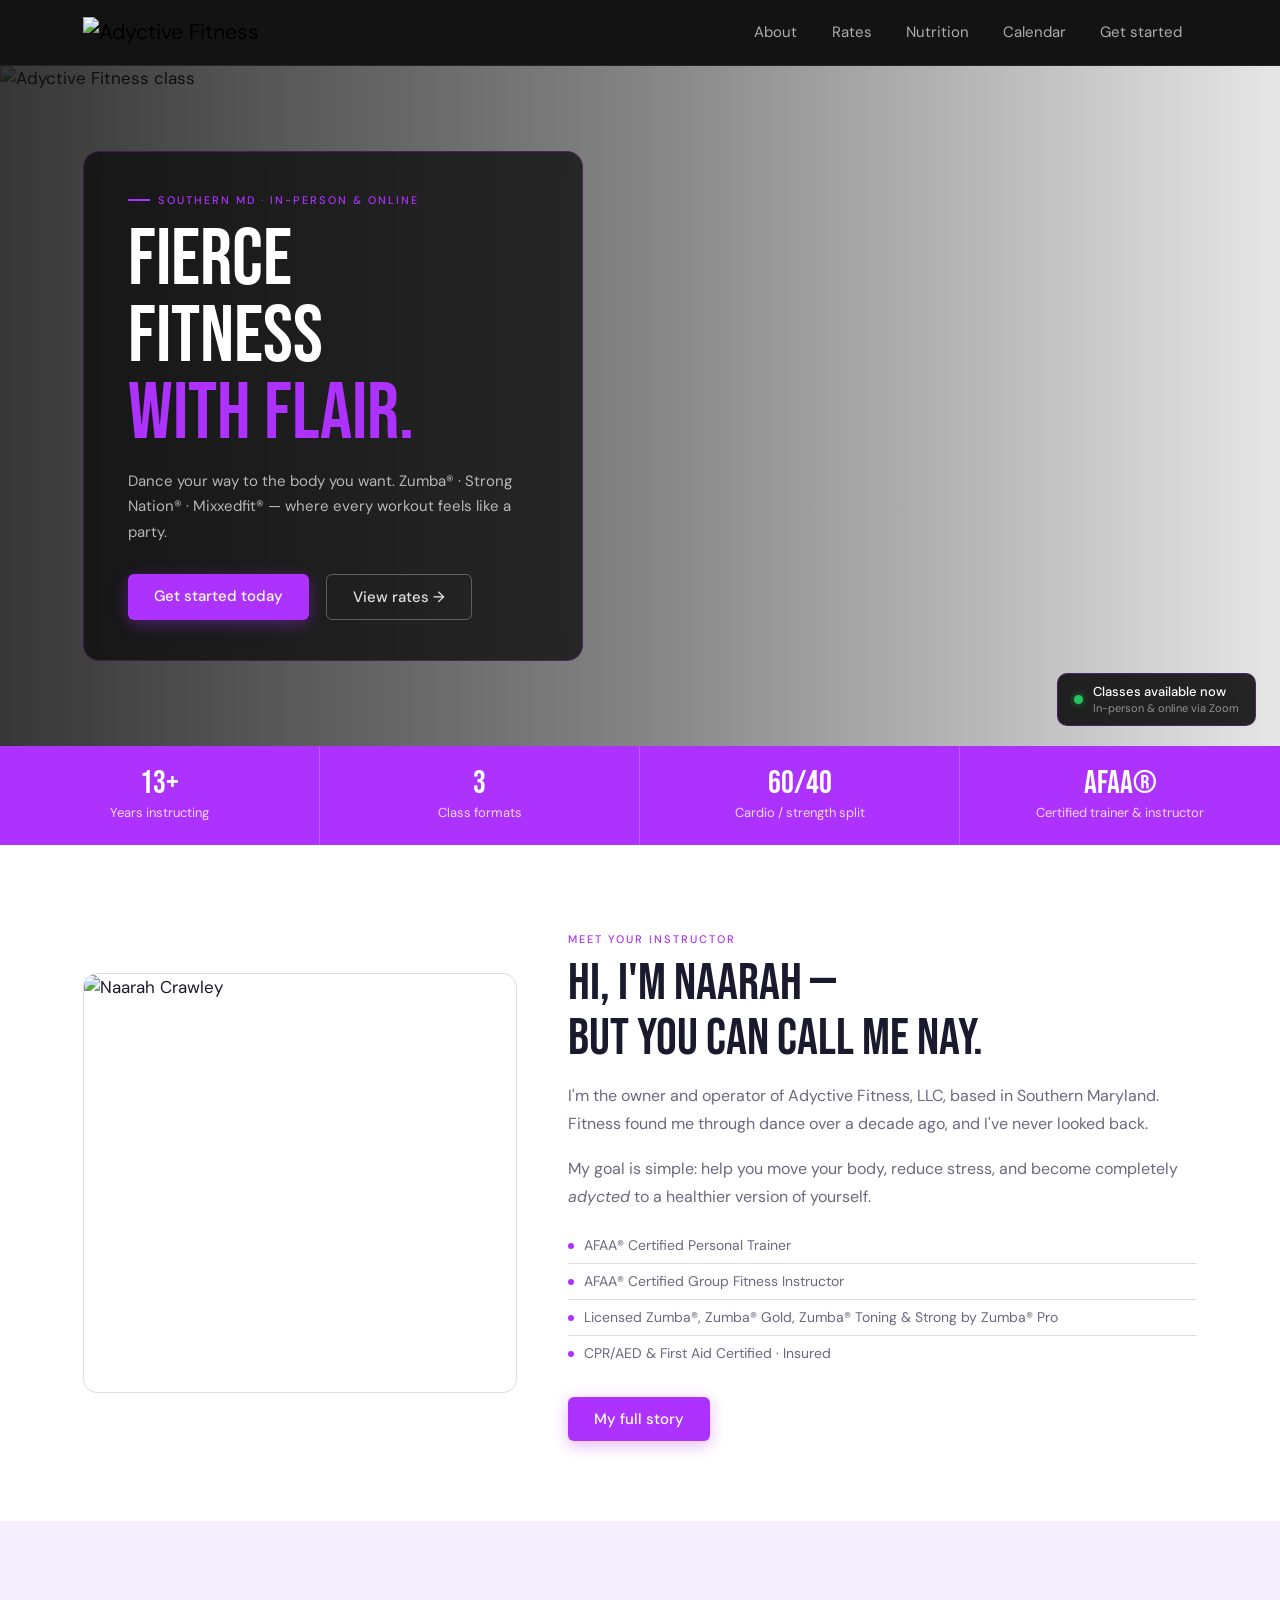
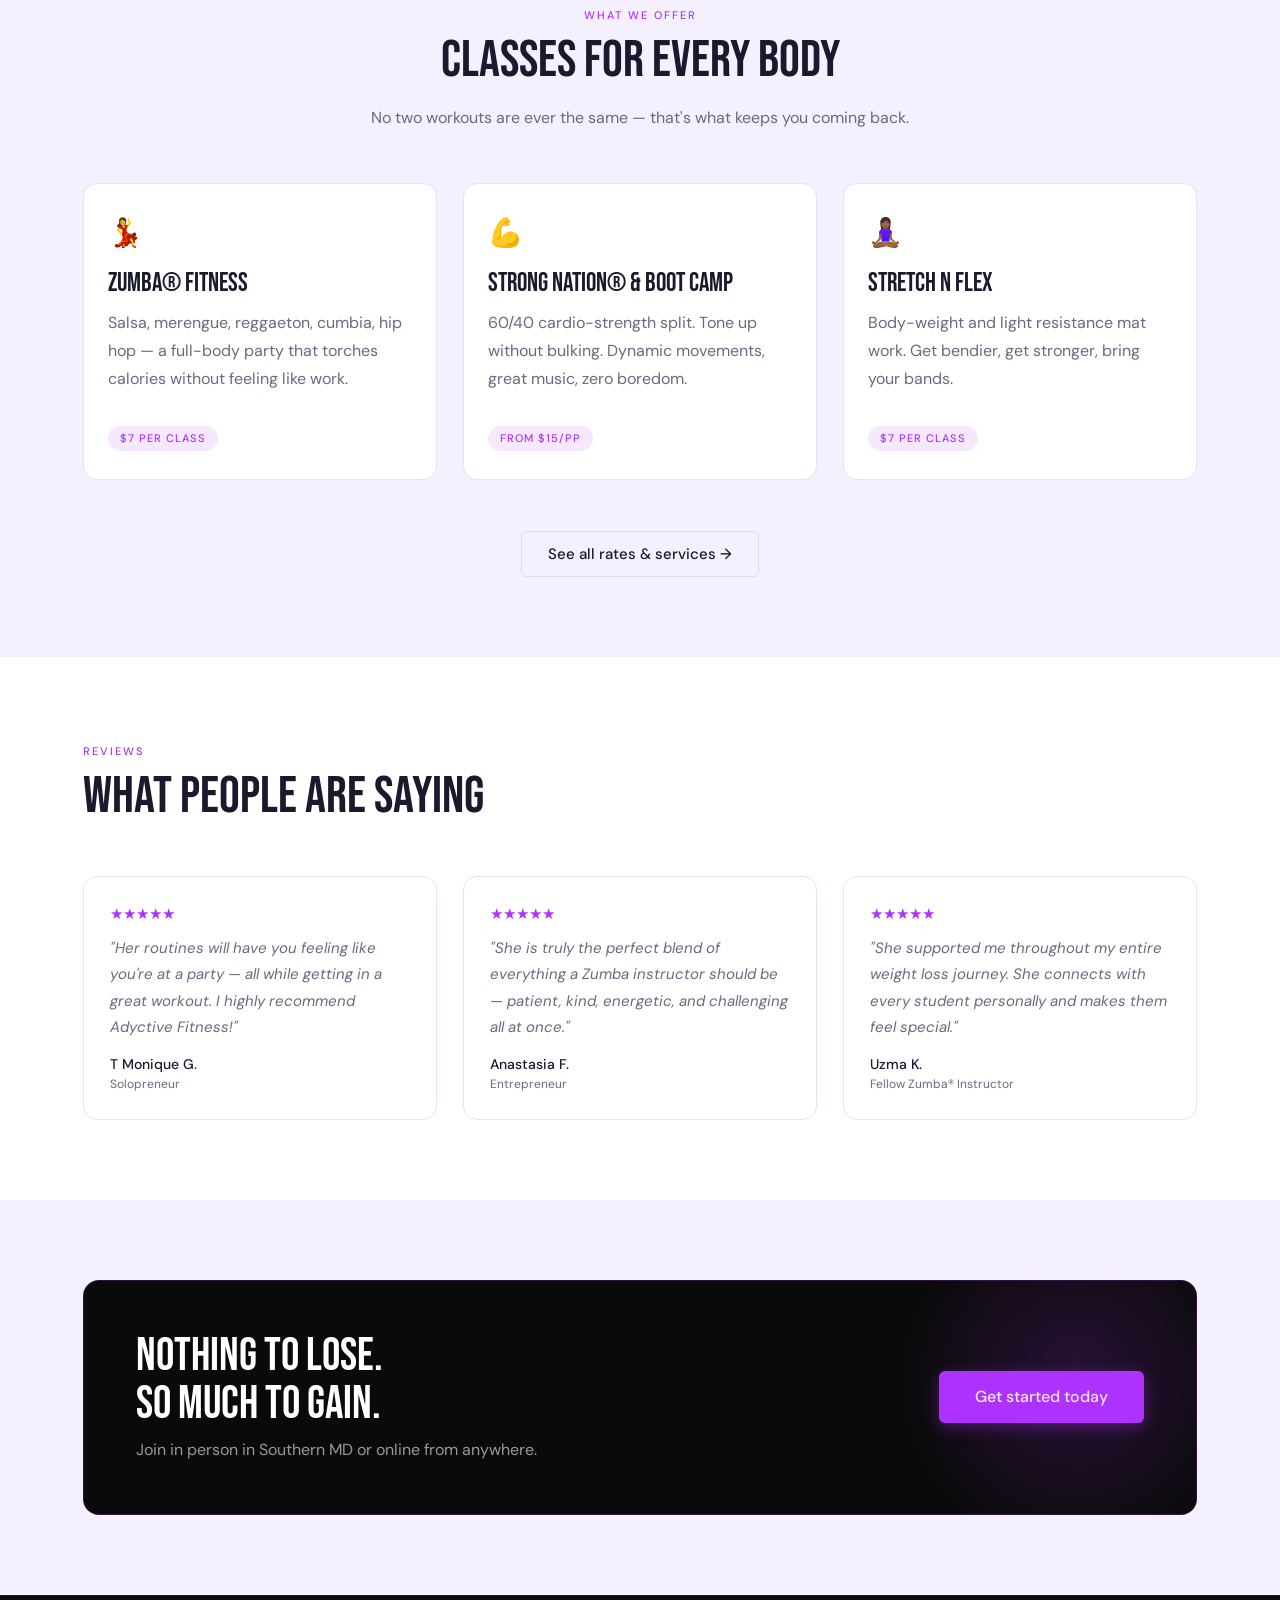
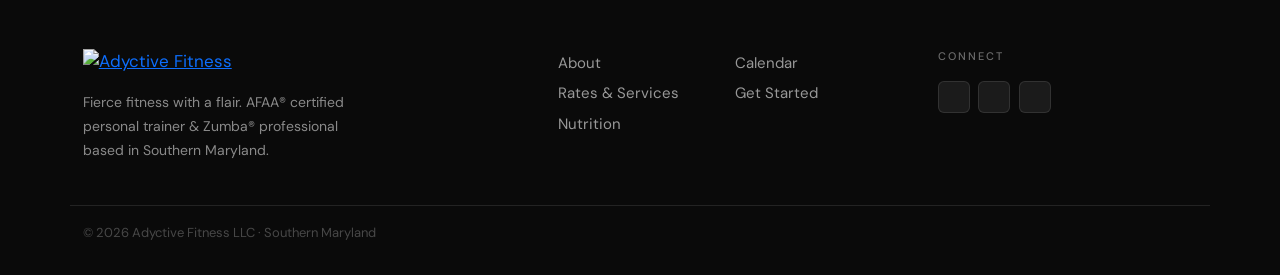
==== index.html @ d6706fcd "Update index.html" ====
<!DOCTYPE html>
<html lang="en">
<head>
  <meta charset="UTF-8">
  <meta name="viewport" content="width=device-width, initial-scale=1.0">
  <title>Adyctive Fitness – Fierce Fitness with a Flair</title>
  <meta name="description" content="AFAA® certified personal trainer and Zumba® instructor based in Southern MD.">

  <!-- Bootstrap 5 CSS — single reliable CDN -->
  <link rel="stylesheet" href="https://cdnjs.cloudflare.com/ajax/libs/bootstrap/5.3.3/css/bootstrap.min.css">
  <!-- Bootstrap Icons -->
  <link rel="stylesheet" href="https://cdnjs.cloudflare.com/ajax/libs/bootstrap-icons/1.11.3/font/bootstrap-icons.min.css">
  <!-- Google Fonts -->
  <link rel="preconnect" href="https://fonts.googleapis.com">
  <link rel="preconnect" href="https://fonts.gstatic.com" crossorigin>
  <link href="https://fonts.googleapis.com/css2?family=Bebas+Neue&family=DM+Sans:ital,wght@0,300;0,400;0,500;1,300&display=swap" rel="stylesheet">

  <style>
    /* ── TOKENS ── */
    :root {
      --purple:     #ae32fe;
      --purple-dim: rgba(174,50,254,0.11);
      --dark:       #0a0a0a;
      --white:      #ffffff;
      --soft:       #f5f0ff;
      --text:       #1a1a2e;
      --muted:      #6b6880;
      --border:     #e0d6f5;
      --card-b:     #e8e0f5;
    }
    html, body {
      font-family: 'DM Sans', sans-serif;
      font-size: 17px;
      color: var(--text);
      background: #fff;
    }

    /* ── NAV ── */
    .af-nav {
      background: rgba(10,10,10,0.96) !important;
      backdrop-filter: blur(14px);
      border-bottom: 1px solid rgba(255,255,255,0.08);
      min-height: 66px;
    }
    .af-nav .navbar-brand img { height: 40px; }
    .af-nav .nav-link {
      font-size: 15px;
      color: rgba(255,255,255,0.65) !important;
      padding: 8px 15px !important;
      border-radius: 6px;
      transition: background .18s, color .18s;
    }
    .af-nav .nav-link:hover,
    .af-nav .nav-link.active {
      background: var(--purple) !important;
      color: #fff !important;
    }
    .navbar-toggler { border-color: rgba(255,255,255,0.25); }
    .navbar-toggler-icon { filter: invert(1); }

    /* ── HERO ── */
    .af-hero {
      position: relative;
      width: 100%;
      height: 680px;
      overflow: hidden;
    }
    .af-hero-img {
      position: absolute;
      inset: 0;
      width: 100%;
      height: 100%;
      object-fit: cover;
      object-position: center top;
      display: block;
    }
    .af-hero-overlay {
      position: absolute;
      inset: 0;
      background: linear-gradient(
        to right,
        rgba(10,10,10,0.82) 0%,
        rgba(10,10,10,0.50) 50%,
        rgba(10,10,10,0.10) 100%
      );
    }
    .af-hero-body {
      position: absolute;
      inset: 0;
      display: flex;
      align-items: center;
      z-index: 2;
    }
    .af-hero-card {
      background: rgba(10,10,10,0.75);
      backdrop-filter: blur(14px);
      -webkit-backdrop-filter: blur(14px);
      border: 1px solid rgba(174,50,254,0.25);
      border-radius: 16px;
      padding: 40px 44px;
      max-width: 500px;
    }
    .af-eyebrow {
      font-size: 11px;
      font-weight: 500;
      letter-spacing: 2px;
      text-transform: uppercase;
      color: var(--purple);
      display: flex;
      align-items: center;
      gap: 8px;
      margin-bottom: 14px;
    }
    .af-eyebrow::before {
      content: '';
      width: 22px; height: 2px;
      background: var(--purple);
      display: block;
      flex-shrink: 0;
    }
    .af-hero-h1 {
      font-family: 'Bebas Neue', sans-serif;
      font-size: clamp(52px, 6.5vw, 80px);
      line-height: 0.96;
      color: #fff;
      margin-bottom: 16px;
    }
    .af-hero-h1 .accent { color: var(--purple); }
    .af-hero-sub {
      font-size: 15px;
      color: rgba(255,255,255,0.68);
      line-height: 1.72;
      margin-bottom: 28px;
    }
    .af-live-badge {
      position: absolute;
      bottom: 20px; right: 24px;
      z-index: 3;
      background: rgba(10,10,10,0.88);
      backdrop-filter: blur(8px);
      border: 1px solid rgba(174,50,254,0.28);
      border-radius: 10px;
      padding: 10px 16px;
      display: flex;
      align-items: center;
      gap: 10px;
    }
    .af-live-dot  { width:9px;height:9px;border-radius:50%;background:#22c55e;box-shadow:0 0 7px rgba(34,197,94,0.6);flex-shrink:0; }
    .af-live-text { font-size:13px;font-weight:500;color:#fff;line-height:1.3; }
    .af-live-sub  { font-size:11px;color:rgba(255,255,255,0.5);line-height:1.3; }

    /* ── BUTTONS ── */
    .btn-af-primary {
      background: var(--purple);
      color: #fff;
      border: none;
      padding: 11px 26px;
      font-size: 15px;
      font-weight: 500;
      border-radius: 6px;
      box-shadow: 0 4px 16px rgba(174,50,254,0.35);
      transition: background .2s, box-shadow .2s, transform .15s;
      text-decoration: none;
      display: inline-block;
    }
    .btn-af-primary:hover {
      background: #c84fff;
      color: #fff;
      box-shadow: 0 6px 22px rgba(174,50,254,0.55);
      transform: translateY(-2px);
    }
    .btn-af-ghost {
      background: transparent;
      color: rgba(255,255,255,0.85);
      border: 1px solid rgba(255,255,255,0.28);
      padding: 11px 26px;
      font-size: 15px;
      font-weight: 500;
      border-radius: 6px;
      transition: background .2s, color .2s, border-color .2s, transform .15s;
      text-decoration: none;
      display: inline-block;
    }
    .btn-af-ghost:hover {
      background: var(--purple);
      color: #fff;
      border-color: var(--purple);
      box-shadow: 0 4px 16px rgba(174,50,254,0.4);
      transform: translateY(-2px);
    }
    .btn-af-outline {
      background: transparent;
      color: var(--text);
      border: 1px solid var(--border);
      padding: 11px 26px;
      font-size: 15px;
      font-weight: 500;
      border-radius: 6px;
      transition: background .2s, color .2s, border-color .2s, transform .15s;
      text-decoration: none;
      display: inline-block;
    }
    .btn-af-outline:hover {
      background: var(--purple);
      color: #fff;
      border-color: var(--purple);
      box-shadow: 0 4px 16px rgba(174,50,254,0.3);
      transform: translateY(-2px);
    }

    /* ── STATS BAR ── */
    .af-stats { background: var(--purple); }
    .af-stats-inner {
      display: table;
      width: 100%;
      table-layout: fixed;
    }
    .af-stat-cell {
      display: table-cell;
      width: 25%;
      padding: 22px 16px;
      text-align: center;
      border-right: 1px solid rgba(255,255,255,0.2);
      vertical-align: middle;
    }
    .af-stat-cell:last-child { border-right: none; }
    .af-stat-num   { font-family:'Bebas Neue',sans-serif; font-size:32px; color:#fff; line-height:1; }
    .af-stat-label { font-size:13px; color:rgba(255,255,255,0.82); margin-top:3px; }

    /* ── SECTION UTILITIES ── */
    .af-tag {
      display: inline-block;
      font-size:11px; font-weight:500; letter-spacing:2px; text-transform:uppercase;
      color: var(--purple); margin-bottom:10px;
    }
    .af-h2 {
      font-family:'Bebas Neue',sans-serif;
      font-size: clamp(34px,5vw,52px);
      line-height:1.05; color:var(--text); margin-bottom:16px;
    }
    .af-body { font-size:16px; color:var(--muted); line-height:1.75; }
    .af-soft  { background: var(--soft); }
    .py-section { padding-top: 80px; padding-bottom: 80px; }

    /* ── ABOUT ── */
    .af-about-img {
      height: 420px; border-radius:14px; overflow:hidden;
      border:1px solid var(--border);
    }
    .af-about-img img { width:100%;height:100%;object-fit:cover; }
    .af-cred-list { list-style:none; padding:0; margin:0; }
    .af-cred-list li {
      font-size:14px; color:var(--muted); padding:7px 0;
      border-bottom:1px solid var(--border);
      display:flex; align-items:center; gap:10px;
    }
    .af-cred-list li:last-child { border-bottom:none; }
    .af-cred-list li::before {
      content:''; width:6px;height:6px;border-radius:50%;
      background:var(--purple);flex-shrink:0;
    }

    /* ── CLASS CARDS ── */
    .af-class-card {
      background:#fff; border:1px solid var(--card-b); border-radius:14px;
      padding:28px 24px; height:100%;
      display:flex; flex-direction:column;
      transition:border-color .22s, transform .2s, box-shadow .2s;
    }
    .af-class-card:hover {
      border-color:rgba(174,50,254,0.4);
      transform:translateY(-3px);
      box-shadow:0 8px 28px rgba(174,50,254,0.10);
    }
    .af-class-icon  { font-size:28px; margin-bottom:14px; }
    .af-card-h3 { font-family:'Bebas Neue',sans-serif; font-size:26px; color:var(--text); margin-bottom:10px; }
    .af-pill {
      display:inline-block; align-self:flex-start; margin-top:16px;
      font-size:11px; font-weight:500; letter-spacing:1px; text-transform:uppercase;
      color:var(--purple); background:var(--purple-dim); padding:4px 12px; border-radius:20px;
    }

    /* ── TESTIMONIALS ── */
    .af-testi-card {
      background:#fff; border:1px solid var(--card-b); border-radius:14px;
      padding:26px; height:100%; display:flex; flex-direction:column;
    }
    .af-stars       { color:var(--purple); font-size:15px; margin-bottom:10px; }
    .af-testi-quote { font-size:15px; color:var(--muted); line-height:1.75; font-style:italic; flex-grow:1; margin-bottom:14px; }
    .af-testi-name  { font-size:14px; font-weight:500; color:var(--text); }
    .af-testi-role  { font-size:12px; color:var(--muted); }

    /* ── CTA BAND ── */
    .af-cta {
      background:var(--dark); border:1px solid rgba(174,50,254,0.22);
      border-radius:16px; padding:52px; position:relative; overflow:hidden;
    }
    .af-cta::before {
      content:''; position:absolute; top:-80px; right:-60px;
      width:360px; height:360px;
      background:radial-gradient(circle,rgba(174,50,254,0.18) 0%,transparent 70%);
      pointer-events:none;
    }
    .af-cta-h2  { font-family:'Bebas Neue',sans-serif; font-size:clamp(30px,4vw,46px); color:#fff; line-height:1.05; margin-bottom:8px; position:relative; }
    .af-cta-sub { font-size:16px; color:rgba(255,255,255,0.58); margin:0; position:relative; }
    .btn-af-cta {
      background:var(--purple); color:#fff; border:none;
      padding:14px 36px; font-size:16px; font-weight:500;
      border-radius:6px; white-space:nowrap; flex-shrink:0;
      box-shadow:0 4px 16px rgba(174,50,254,0.35);
      transition:background .2s,box-shadow .2s,transform .15s;
      text-decoration:none; display:inline-block;
    }
    .btn-af-cta:hover {
      background:#c84fff; color:#fff;
      box-shadow:0 6px 24px rgba(174,50,254,0.55);
      transform:translateY(-2px);
    }

    /* ── FOOTER ── */
    .af-footer {
      background:var(--dark);
      border-top:1px solid rgba(255,255,255,0.08);
      padding:52px 0 32px;
    }
    .af-footer-text    { font-size:14px; color:rgba(255,255,255,0.52); line-height:1.7; max-width:280px; }
    .af-footer-heading { font-size:11px; font-weight:500; letter-spacing:2px; text-transform:uppercase; color:rgba(255,255,255,0.4); margin-bottom:14px; }
    .af-foot-link {
      display:block; font-size:15px;
      color:rgba(255,255,255,0.58); padding:4px 0;
      text-decoration:none; transition:color .18s;
    }
    .af-foot-link:hover { color:#fff; }
    .af-footer-copy { font-size:13px; color:rgba(255,255,255,0.25); margin:0; }

    /* Social icons — compact, matching original site scale */
    .af-social a {
      display:inline-flex; align-items:center; justify-content:center;
      width:32px; height:32px; border-radius:6px;
      background:rgba(255,255,255,0.07);
      border:1px solid rgba(255,255,255,0.10);
      color:rgba(255,255,255,0.65); font-size:15px;
      text-decoration:none;
      transition:background .18s, color .18s, border-color .18s;
    }
    .af-social a:hover {
      background:var(--purple); color:#fff; border-color:var(--purple);
    }

    /* ── AOS fallback (show content if AOS blocked) ── */
    [data-aos] { opacity:1 !important; transform:none !important; }

    /* ── RESPONSIVE ── */
    @media (max-width:991px) {
      .af-hero { height:580px; }
      .af-hero-card { padding:30px 26px; }
      .navbar-collapse { background:rgba(10,10,10,0.97); padding:12px 8px; border-radius:8px; margin-top:6px; }
    }
    @media (max-width:767px) {
      .af-hero { height:500px; }
      .af-hero-card { max-width:100%; padding:24px 20px; }
      .af-live-badge { display:none !important; }
      .af-cta { padding:36px 28px; }
      .af-stats-inner { display:block; }
      .af-stat-cell { display:block; width:100%; border-right:none; border-bottom:1px solid rgba(255,255,255,0.15); }
      .af-stat-cell:last-child { border-bottom:none; }
    }
  </style>
</head>
<body>

<!-- NAV -->
<nav class="navbar navbar-expand-lg af-nav sticky-top">
  <div class="container">
    <a class="navbar-brand p-0" href="index.html">
      <img src="https://www.adyctivefitness.com/wp-content/themes/bootscore-5-child/img/logo/af-logo.png"
           alt="Adyctive Fitness" height="40">
    </a>
    <button class="navbar-toggler border-0" type="button"
            data-bs-toggle="collapse" data-bs-target="#mainNav"
            aria-controls="mainNav" aria-expanded="false" aria-label="Toggle navigation">
      <span class="navbar-toggler-icon"></span>
    </button>
    <div class="collapse navbar-collapse justify-content-end" id="mainNav">
      <ul class="navbar-nav gap-1 mt-2 mt-lg-0">
        <li class="nav-item"><a class="nav-link" href="pages/about.html">About</a></li>
        <li class="nav-item"><a class="nav-link" href="pages/rates.html">Rates</a></li>
        <li class="nav-item"><a class="nav-link" href="pages/nutrition.html">Nutrition</a></li>
        <li class="nav-item"><a class="nav-link" href="pages/calendar.html">Calendar</a></li>
        <li class="nav-item"><a class="nav-link" href="pages/get-started.html">Get started</a></li>
      </ul>
    </div>
  </div>
</nav>

<!-- HERO -->
<section class="af-hero">
  <img class="af-hero-img"
       src="https://adyctivefitness.com/wp-content/themes/bootscore-5-child/img/featurette-2.svg"
       alt="Adyctive Fitness class">
  <div class="af-hero-overlay"></div>
  <div class="af-hero-body">
    <div class="container">
      <div class="af-hero-card">
        <div class="af-eyebrow">Southern MD · In-person &amp; online</div>
        <h1 class="af-hero-h1">FIERCE<br>FITNESS<br><span class="accent">WITH FLAIR.</span></h1>
        <p class="af-hero-sub">Dance your way to the body you want. Zumba® · Strong Nation® · Mixxedfit® — where every workout feels like a party.</p>
        <div class="d-flex flex-wrap gap-3">
          <a href="pages/get-started.html" class="btn-af-primary">Get started today</a>
          <a href="pages/rates.html" class="btn-af-ghost">View rates →</a>
        </div>
      </div>
    </div>
  </div>
  <div class="af-live-badge">
    <div class="af-live-dot"></div>
    <div>
      <div class="af-live-text">Classes available now</div>
      <div class="af-live-sub">In-person &amp; online via Zoom</div>
    </div>
  </div>
</section>

<!-- STATS BAR -->
<div class="af-stats">
  <div class="af-stats-inner">
    <div class="af-stat-cell">
      <div class="af-stat-num">13+</div>
      <div class="af-stat-label">Years instructing</div>
    </div>
    <div class="af-stat-cell">
      <div class="af-stat-num">3</div>
      <div class="af-stat-label">Class formats</div>
    </div>
    <div class="af-stat-cell">
      <div class="af-stat-num">60/40</div>
      <div class="af-stat-label">Cardio / strength split</div>
    </div>
    <div class="af-stat-cell">
      <div class="af-stat-num">AFAA®</div>
      <div class="af-stat-label">Certified trainer &amp; instructor</div>
    </div>
  </div>
</div>

<!-- ABOUT -->
<section class="py-section bg-white">
  <div class="container">
    <div class="row align-items-center g-5">
      <div class="col-lg-5">
        <div class="af-about-img">
          <img src="https://adyctivefitness.com/wp-content/themes/bootscore-5-child/img/featurette-1.svg"
               alt="Naarah Crawley">
        </div>
      </div>
      <div class="col-lg-7">
        <span class="af-tag">Meet your instructor</span>
        <h2 class="af-h2">Hi, I'm Naarah —<br>but you can call me Nay.</h2>
        <p class="af-body">I'm the owner and operator of Adyctive Fitness, LLC, based in Southern Maryland. Fitness found me through dance over a decade ago, and I've never looked back.</p>
        <p class="af-body">My goal is simple: help you move your body, reduce stress, and become completely <em>adycted</em> to a healthier version of yourself.</p>
        <ul class="af-cred-list mt-3 mb-4">
          <li>AFAA® Certified Personal Trainer</li>
          <li>AFAA® Certified Group Fitness Instructor</li>
          <li>Licensed Zumba®, Zumba® Gold, Zumba® Toning &amp; Strong by Zumba® Pro</li>
          <li>CPR/AED &amp; First Aid Certified · Insured</li>
        </ul>
        <a href="pages/about.html" class="btn-af-primary">My full story</a>
      </div>
    </div>
  </div>
</section>

<!-- CLASSES -->
<section class="py-section af-soft">
  <div class="container">
    <div class="text-center mb-5">
      <span class="af-tag">What we offer</span>
      <h2 class="af-h2">Classes for every body</h2>
      <p class="af-body mx-auto" style="max-width:540px;">No two workouts are ever the same — that's what keeps you coming back.</p>
    </div>
    <div class="row g-4">
      <div class="col-md-4">
        <div class="af-class-card">
          <div class="af-class-icon">💃</div>
          <h3 class="af-card-h3">Zumba® Fitness</h3>
          <p class="af-body flex-grow-1">Salsa, merengue, reggaeton, cumbia, hip hop — a full-body party that torches calories without feeling like work.</p>
          <span class="af-pill">$7 per class</span>
        </div>
      </div>
      <div class="col-md-4">
        <div class="af-class-card">
          <div class="af-class-icon">💪</div>
          <h3 class="af-card-h3">Strong Nation® &amp; Boot Camp</h3>
          <p class="af-body flex-grow-1">60/40 cardio-strength split. Tone up without bulking. Dynamic movements, great music, zero boredom.</p>
          <span class="af-pill">From $15/pp</span>
        </div>
      </div>
      <div class="col-md-4">
        <div class="af-class-card">
          <div class="af-class-icon">🧘🏾‍♀️</div>
          <h3 class="af-card-h3">Stretch n Flex</h3>
          <p class="af-body flex-grow-1">Body-weight and light resistance mat work. Get bendier, get stronger, bring your bands.</p>
          <span class="af-pill">$7 per class</span>
        </div>
      </div>
    </div>
    <div class="text-center mt-5">
      <a href="pages/rates.html" class="btn-af-outline">See all rates &amp; services →</a>
    </div>
  </div>
</section>

<!-- TESTIMONIALS -->
<section class="py-section bg-white">
  <div class="container">
    <div class="mb-5">
      <span class="af-tag">Reviews</span>
      <h2 class="af-h2">What people are saying</h2>
    </div>
    <div class="row g-4">
      <div class="col-md-4">
        <div class="af-testi-card">
          <div class="af-stars">★★★★★</div>
          <p class="af-testi-quote">"Her routines will have you feeling like you're at a party — all while getting in a great workout. I highly recommend Adyctive Fitness!"</p>
          <div class="af-testi-name">T Monique G.</div>
          <div class="af-testi-role">Solopreneur</div>
        </div>
      </div>
      <div class="col-md-4">
        <div class="af-testi-card">
          <div class="af-stars">★★★★★</div>
          <p class="af-testi-quote">"She is truly the perfect blend of everything a Zumba instructor should be — patient, kind, energetic, and challenging all at once."</p>
          <div class="af-testi-name">Anastasia F.</div>
          <div class="af-testi-role">Entrepreneur</div>
        </div>
      </div>
      <div class="col-md-4">
        <div class="af-testi-card">
          <div class="af-stars">★★★★★</div>
          <p class="af-testi-quote">"She supported me throughout my entire weight loss journey. She connects with every student personally and makes them feel special."</p>
          <div class="af-testi-name">Uzma K.</div>
          <div class="af-testi-role">Fellow Zumba® Instructor</div>
        </div>
      </div>
    </div>
  </div>
</section>

<!-- CTA -->
<section class="py-section af-soft">
  <div class="container">
    <div class="af-cta d-flex flex-column flex-md-row align-items-md-center justify-content-between gap-4">
      <div>
        <h2 class="af-cta-h2">Nothing to lose.<br>So much to gain.</h2>
        <p class="af-cta-sub">Join in person in Southern MD or online from anywhere.</p>
      </div>
      <a href="pages/get-started.html" class="btn-af-cta">Get started today</a>
    </div>
  </div>
</section>

<!-- FOOTER -->
<footer class="af-footer">
  <div class="container">
    <div class="row g-4 pb-4 border-bottom" style="border-color:rgba(255,255,255,0.1)!important;">

      <!-- Brand -->
      <div class="col-lg-5">
        <a href="index.html" class="d-inline-block mb-3">
          <img src="https://www.adyctivefitness.com/wp-content/themes/bootscore-5-child/img/logo/af-logo.png"
               alt="Adyctive Fitness" height="36">
        </a>
        <p class="af-footer-text">Fierce fitness with a flair. AFAA® certified personal trainer &amp; Zumba® professional based in Southern Maryland.</p>
      </div>

      <!-- Page links — two columns, no heading -->
      <div class="col-lg-4 col-6">
        <div class="row g-0">
          <div class="col-6">
            <a href="pages/about.html" class="af-foot-link">About</a>
            <a href="pages/rates.html" class="af-foot-link">Rates &amp; Services</a>
            <a href="pages/nutrition.html" class="af-foot-link">Nutrition</a>
          </div>
          <div class="col-6">
            <a href="pages/calendar.html" class="af-foot-link">Calendar</a>
            <a href="pages/get-started.html" class="af-foot-link">Get Started</a>
          </div>
        </div>
      </div>

      <!-- Connect — social icons only -->
      <div class="col-lg-3 col-6">
        <p class="af-footer-heading mb-3">Connect</p>
        <div class="af-social d-flex gap-2">
          <a href="https://www.instagram.com/adyctivefitness/" target="_blank" aria-label="Instagram">
            <i class="bi bi-instagram"></i>
          </a>
          <a href="https://www.facebook.com/adyctivefitness/" target="_blank" aria-label="Facebook">
            <i class="bi bi-facebook"></i>
          </a>
          <a href="https://www.youtube.com/@adyctivefitness" target="_blank" aria-label="YouTube">
            <i class="bi bi-youtube"></i>
          </a>
        </div>
      </div>
    </div>

    <div class="pt-3">
      <p class="af-footer-copy">© 2026 Adyctive Fitness LLC · Southern Maryland</p>
    </div>
  </div>
</footer>

<!-- Bootstrap 5 JS bundle (includes Popper) -->
<script src="https://cdnjs.cloudflare.com/ajax/libs/bootstrap/5.3.3/js/bootstrap.bundle.min.js"></script>
<script>
  // Active nav link
  const page = window.location.pathname.split('/').pop() || 'index.html';
  document.querySelectorAll('.af-nav .nav-link').forEach(a => {
    if (a.getAttribute('href') === page) a.classList.add('active');
  });
</script>
</body>
</html>
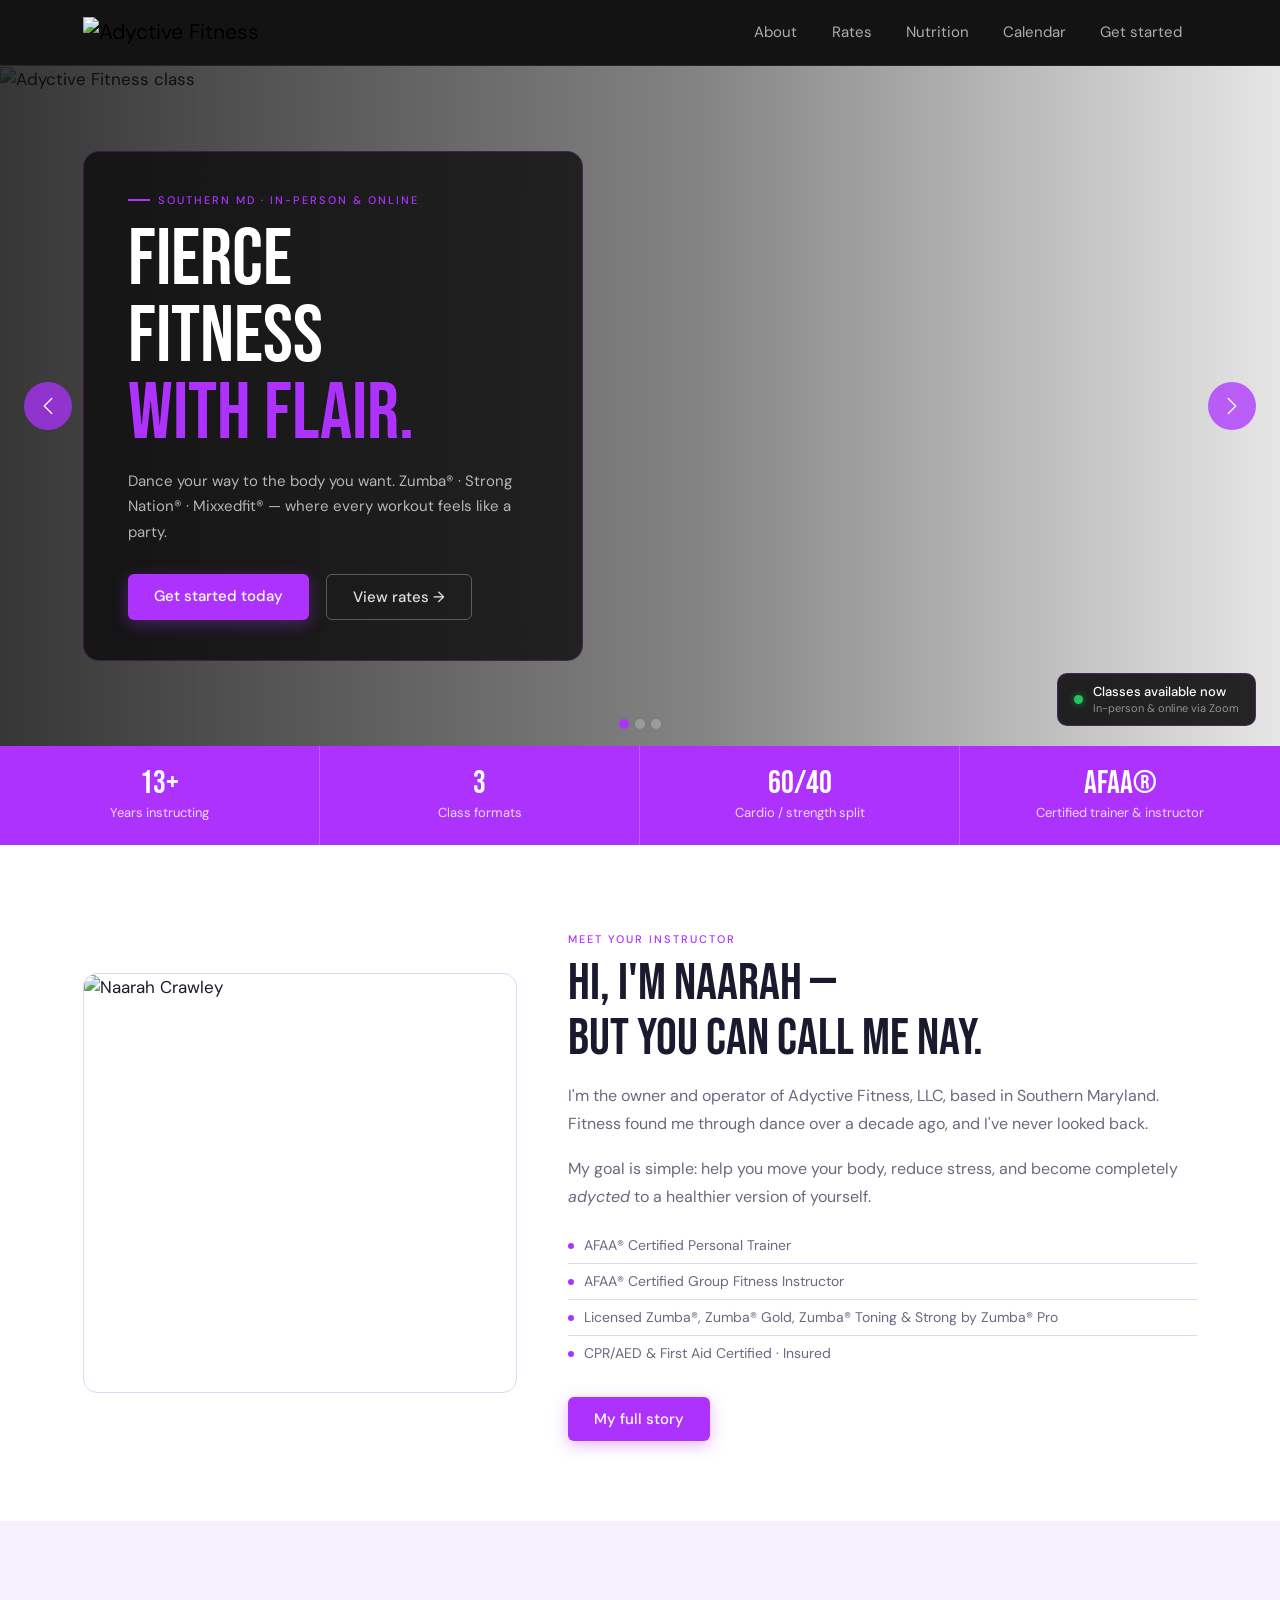
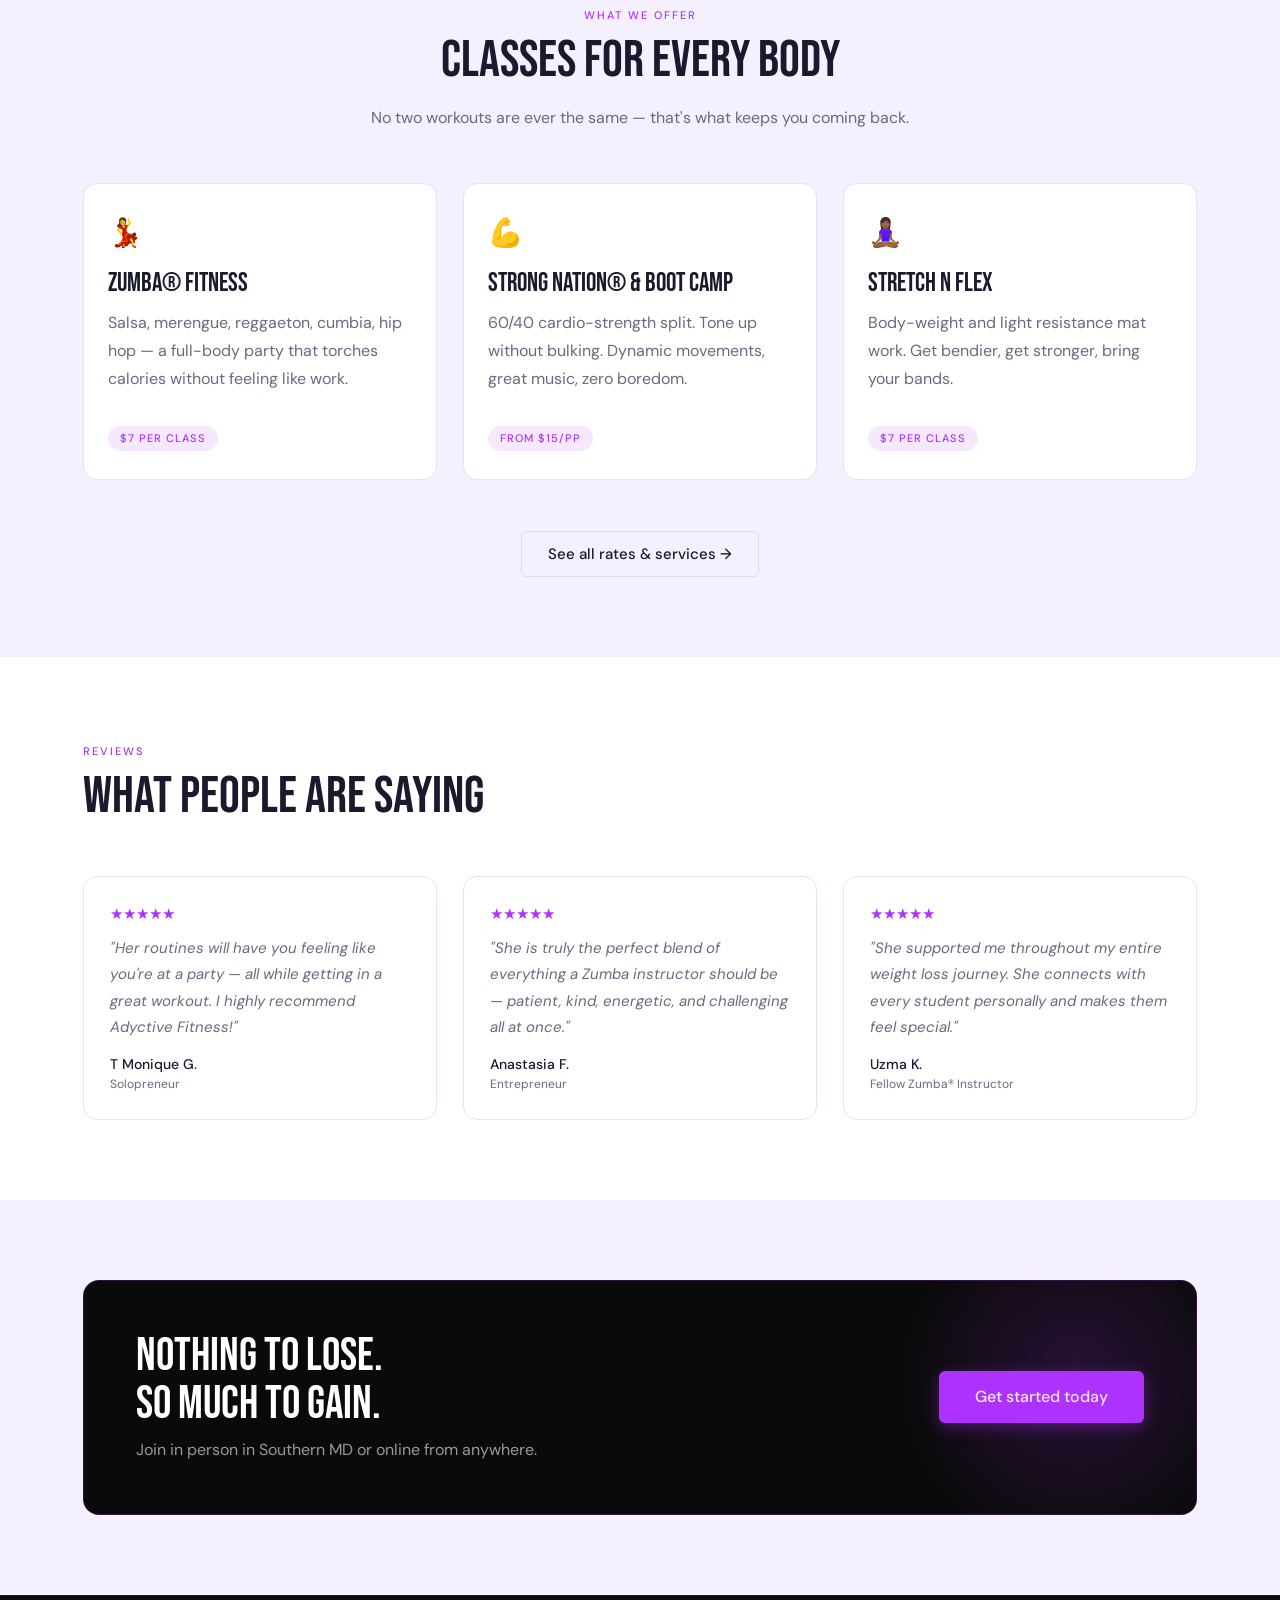
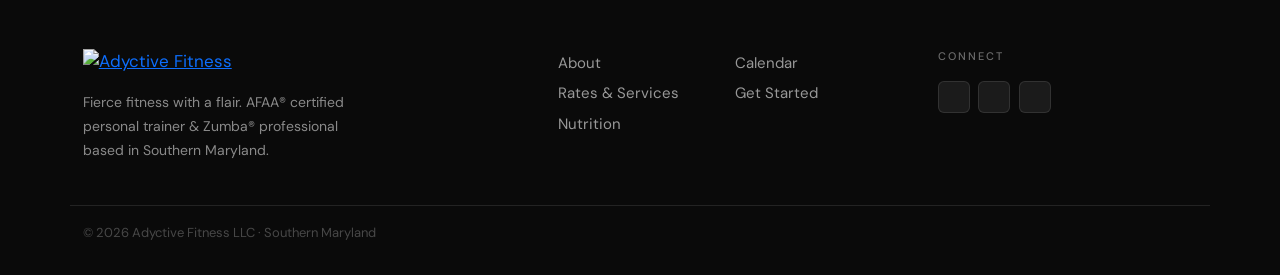
==== commit 2098c9d3: "Add files via upload" ====
--- a/index.html
+++ b/index.html
@@ -5,365 +5,91 @@
   <meta name="viewport" content="width=device-width, initial-scale=1.0">
   <title>Adyctive Fitness – Fierce Fitness with a Flair</title>
   <meta name="description" content="AFAA® certified personal trainer and Zumba® instructor based in Southern MD.">
-
-  <!-- Bootstrap 5 CSS — single reliable CDN -->
   <link rel="stylesheet" href="https://cdnjs.cloudflare.com/ajax/libs/bootstrap/5.3.3/css/bootstrap.min.css">
-  <!-- Bootstrap Icons -->
   <link rel="stylesheet" href="https://cdnjs.cloudflare.com/ajax/libs/bootstrap-icons/1.11.3/font/bootstrap-icons.min.css">
-  <!-- Google Fonts -->
-  <link rel="preconnect" href="https://fonts.googleapis.com">
-  <link rel="preconnect" href="https://fonts.gstatic.com" crossorigin>
-  <link href="https://fonts.googleapis.com/css2?family=Bebas+Neue&family=DM+Sans:ital,wght@0,300;0,400;0,500;1,300&display=swap" rel="stylesheet">
-
+  <link rel="stylesheet" href="css/af-styles.css">
   <style>
-    /* ── TOKENS ── */
-    :root {
-      --purple:     #ae32fe;
-      --purple-dim: rgba(174,50,254,0.11);
-      --dark:       #0a0a0a;
-      --white:      #ffffff;
-      --soft:       #f5f0ff;
-      --text:       #1a1a2e;
-      --muted:      #6b6880;
-      --border:     #e0d6f5;
-      --card-b:     #e8e0f5;
-    }
-    html, body {
-      font-family: 'DM Sans', sans-serif;
-      font-size: 17px;
-      color: var(--text);
-      background: #fff;
-    }
-
-    /* ── NAV ── */
-    .af-nav {
-      background: rgba(10,10,10,0.96) !important;
-      backdrop-filter: blur(14px);
-      border-bottom: 1px solid rgba(255,255,255,0.08);
-      min-height: 66px;
-    }
-    .af-nav .navbar-brand img { height: 40px; }
-    .af-nav .nav-link {
-      font-size: 15px;
-      color: rgba(255,255,255,0.65) !important;
-      padding: 8px 15px !important;
-      border-radius: 6px;
-      transition: background .18s, color .18s;
-    }
-    .af-nav .nav-link:hover,
-    .af-nav .nav-link.active {
-      background: var(--purple) !important;
-      color: #fff !important;
-    }
-    .navbar-toggler { border-color: rgba(255,255,255,0.25); }
-    .navbar-toggler-icon { filter: invert(1); }
-
-    /* ── HERO ── */
-    .af-hero {
-      position: relative;
-      width: 100%;
-      height: 680px;
-      overflow: hidden;
-    }
-    .af-hero-img {
-      position: absolute;
-      inset: 0;
-      width: 100%;
-      height: 100%;
-      object-fit: cover;
-      object-position: center top;
-      display: block;
-    }
-    .af-hero-overlay {
-      position: absolute;
-      inset: 0;
+    /* ── CAROUSEL HERO ── */
+    /*
+      Each slide has a data-card-align attribute:
+        "left"   → card on the left  (default)
+        "right"  → card on the right
+        "center" → card centred
+
+      Change data-card-align on any .carousel-item to reposition
+      the text card without touching any other code.
+    */
+    .af-carousel { position:relative; height:680px; }
+    .af-carousel .carousel-inner,
+    .af-carousel .carousel-item  { height:100%; }
+    .af-carousel .carousel-item img {
+      width:100%; height:100%;
+      object-fit:cover; object-position:center top;
+    }
+    /* gradient overlay per slide — same on all three */
+    .af-carousel .carousel-item::after {
+      content:'';
+      position:absolute; inset:0;
       background: linear-gradient(
         to right,
         rgba(10,10,10,0.82) 0%,
-        rgba(10,10,10,0.50) 50%,
+        rgba(10,10,10,0.50) 55%,
         rgba(10,10,10,0.10) 100%
       );
     }
-    .af-hero-body {
-      position: absolute;
-      inset: 0;
-      display: flex;
-      align-items: center;
-      z-index: 2;
-    }
+    /* card overlay layer */
+    .af-slide-body {
+      position:absolute; inset:0; z-index:2;
+      display:flex; align-items:center;
+    }
+    /* positional helpers — set via data-card-align on carousel-item */
+    .af-carousel .carousel-item[data-card-align="left"]   .af-slide-body { justify-content:flex-start; }
+    .af-carousel .carousel-item[data-card-align="right"]  .af-slide-body { justify-content:flex-end; }
+    .af-carousel .carousel-item[data-card-align="center"] .af-slide-body { justify-content:center; }
+
     .af-hero-card {
-      background: rgba(10,10,10,0.75);
+      background: rgba(10,10,10,0.78);
       backdrop-filter: blur(14px);
       -webkit-backdrop-filter: blur(14px);
       border: 1px solid rgba(174,50,254,0.25);
       border-radius: 16px;
       padding: 40px 44px;
       max-width: 500px;
-    }
-    .af-eyebrow {
-      font-size: 11px;
-      font-weight: 500;
-      letter-spacing: 2px;
-      text-transform: uppercase;
-      color: var(--purple);
-      display: flex;
-      align-items: center;
-      gap: 8px;
-      margin-bottom: 14px;
-    }
-    .af-eyebrow::before {
-      content: '';
-      width: 22px; height: 2px;
-      background: var(--purple);
-      display: block;
-      flex-shrink: 0;
+      width: 100%;
     }
     .af-hero-h1 {
       font-family: 'Bebas Neue', sans-serif;
-      font-size: clamp(52px, 6.5vw, 80px);
-      line-height: 0.96;
-      color: #fff;
-      margin-bottom: 16px;
+      font-size: clamp(52px,6.5vw,80px);
+      line-height: 0.96; color:#fff; margin-bottom:16px;
     }
     .af-hero-h1 .accent { color: var(--purple); }
-    .af-hero-sub {
-      font-size: 15px;
-      color: rgba(255,255,255,0.68);
-      line-height: 1.72;
-      margin-bottom: 28px;
-    }
-    .af-live-badge {
-      position: absolute;
-      bottom: 20px; right: 24px;
-      z-index: 3;
-      background: rgba(10,10,10,0.88);
-      backdrop-filter: blur(8px);
-      border: 1px solid rgba(174,50,254,0.28);
-      border-radius: 10px;
-      padding: 10px 16px;
-      display: flex;
-      align-items: center;
-      gap: 10px;
-    }
-    .af-live-dot  { width:9px;height:9px;border-radius:50%;background:#22c55e;box-shadow:0 0 7px rgba(34,197,94,0.6);flex-shrink:0; }
-    .af-live-text { font-size:13px;font-weight:500;color:#fff;line-height:1.3; }
-    .af-live-sub  { font-size:11px;color:rgba(255,255,255,0.5);line-height:1.3; }
-
-    /* ── BUTTONS ── */
-    .btn-af-primary {
-      background: var(--purple);
-      color: #fff;
-      border: none;
-      padding: 11px 26px;
-      font-size: 15px;
-      font-weight: 500;
-      border-radius: 6px;
-      box-shadow: 0 4px 16px rgba(174,50,254,0.35);
-      transition: background .2s, box-shadow .2s, transform .15s;
-      text-decoration: none;
-      display: inline-block;
-    }
-    .btn-af-primary:hover {
-      background: #c84fff;
-      color: #fff;
-      box-shadow: 0 6px 22px rgba(174,50,254,0.55);
-      transform: translateY(-2px);
-    }
-    .btn-af-ghost {
-      background: transparent;
-      color: rgba(255,255,255,0.85);
-      border: 1px solid rgba(255,255,255,0.28);
-      padding: 11px 26px;
-      font-size: 15px;
-      font-weight: 500;
-      border-radius: 6px;
-      transition: background .2s, color .2s, border-color .2s, transform .15s;
-      text-decoration: none;
-      display: inline-block;
-    }
-    .btn-af-ghost:hover {
-      background: var(--purple);
-      color: #fff;
-      border-color: var(--purple);
-      box-shadow: 0 4px 16px rgba(174,50,254,0.4);
-      transform: translateY(-2px);
-    }
-    .btn-af-outline {
-      background: transparent;
-      color: var(--text);
-      border: 1px solid var(--border);
-      padding: 11px 26px;
-      font-size: 15px;
-      font-weight: 500;
-      border-radius: 6px;
-      transition: background .2s, color .2s, border-color .2s, transform .15s;
-      text-decoration: none;
-      display: inline-block;
-    }
-    .btn-af-outline:hover {
-      background: var(--purple);
-      color: #fff;
-      border-color: var(--purple);
-      box-shadow: 0 4px 16px rgba(174,50,254,0.3);
-      transform: translateY(-2px);
-    }
-
-    /* ── STATS BAR ── */
-    .af-stats { background: var(--purple); }
-    .af-stats-inner {
-      display: table;
-      width: 100%;
-      table-layout: fixed;
-    }
-    .af-stat-cell {
-      display: table-cell;
-      width: 25%;
-      padding: 22px 16px;
-      text-align: center;
-      border-right: 1px solid rgba(255,255,255,0.2);
-      vertical-align: middle;
-    }
-    .af-stat-cell:last-child { border-right: none; }
-    .af-stat-num   { font-family:'Bebas Neue',sans-serif; font-size:32px; color:#fff; line-height:1; }
-    .af-stat-label { font-size:13px; color:rgba(255,255,255,0.82); margin-top:3px; }
-
-    /* ── SECTION UTILITIES ── */
-    .af-tag {
-      display: inline-block;
-      font-size:11px; font-weight:500; letter-spacing:2px; text-transform:uppercase;
-      color: var(--purple); margin-bottom:10px;
-    }
-    .af-h2 {
-      font-family:'Bebas Neue',sans-serif;
-      font-size: clamp(34px,5vw,52px);
-      line-height:1.05; color:var(--text); margin-bottom:16px;
-    }
-    .af-body { font-size:16px; color:var(--muted); line-height:1.75; }
-    .af-soft  { background: var(--soft); }
-    .py-section { padding-top: 80px; padding-bottom: 80px; }
-
-    /* ── ABOUT ── */
-    .af-about-img {
-      height: 420px; border-radius:14px; overflow:hidden;
-      border:1px solid var(--border);
-    }
-    .af-about-img img { width:100%;height:100%;object-fit:cover; }
-    .af-cred-list { list-style:none; padding:0; margin:0; }
-    .af-cred-list li {
-      font-size:14px; color:var(--muted); padding:7px 0;
-      border-bottom:1px solid var(--border);
-      display:flex; align-items:center; gap:10px;
-    }
-    .af-cred-list li:last-child { border-bottom:none; }
-    .af-cred-list li::before {
-      content:''; width:6px;height:6px;border-radius:50%;
-      background:var(--purple);flex-shrink:0;
-    }
-
-    /* ── CLASS CARDS ── */
-    .af-class-card {
-      background:#fff; border:1px solid var(--card-b); border-radius:14px;
-      padding:28px 24px; height:100%;
-      display:flex; flex-direction:column;
-      transition:border-color .22s, transform .2s, box-shadow .2s;
-    }
-    .af-class-card:hover {
-      border-color:rgba(174,50,254,0.4);
-      transform:translateY(-3px);
-      box-shadow:0 8px 28px rgba(174,50,254,0.10);
-    }
-    .af-class-icon  { font-size:28px; margin-bottom:14px; }
-    .af-card-h3 { font-family:'Bebas Neue',sans-serif; font-size:26px; color:var(--text); margin-bottom:10px; }
-    .af-pill {
-      display:inline-block; align-self:flex-start; margin-top:16px;
-      font-size:11px; font-weight:500; letter-spacing:1px; text-transform:uppercase;
-      color:var(--purple); background:var(--purple-dim); padding:4px 12px; border-radius:20px;
-    }
-
-    /* ── TESTIMONIALS ── */
-    .af-testi-card {
-      background:#fff; border:1px solid var(--card-b); border-radius:14px;
-      padding:26px; height:100%; display:flex; flex-direction:column;
-    }
-    .af-stars       { color:var(--purple); font-size:15px; margin-bottom:10px; }
-    .af-testi-quote { font-size:15px; color:var(--muted); line-height:1.75; font-style:italic; flex-grow:1; margin-bottom:14px; }
-    .af-testi-name  { font-size:14px; font-weight:500; color:var(--text); }
-    .af-testi-role  { font-size:12px; color:var(--muted); }
-
-    /* ── CTA BAND ── */
-    .af-cta {
-      background:var(--dark); border:1px solid rgba(174,50,254,0.22);
-      border-radius:16px; padding:52px; position:relative; overflow:hidden;
-    }
-    .af-cta::before {
-      content:''; position:absolute; top:-80px; right:-60px;
-      width:360px; height:360px;
-      background:radial-gradient(circle,rgba(174,50,254,0.18) 0%,transparent 70%);
-      pointer-events:none;
-    }
-    .af-cta-h2  { font-family:'Bebas Neue',sans-serif; font-size:clamp(30px,4vw,46px); color:#fff; line-height:1.05; margin-bottom:8px; position:relative; }
-    .af-cta-sub { font-size:16px; color:rgba(255,255,255,0.58); margin:0; position:relative; }
-    .btn-af-cta {
-      background:var(--purple); color:#fff; border:none;
-      padding:14px 36px; font-size:16px; font-weight:500;
-      border-radius:6px; white-space:nowrap; flex-shrink:0;
-      box-shadow:0 4px 16px rgba(174,50,254,0.35);
-      transition:background .2s,box-shadow .2s,transform .15s;
-      text-decoration:none; display:inline-block;
-    }
-    .btn-af-cta:hover {
-      background:#c84fff; color:#fff;
-      box-shadow:0 6px 24px rgba(174,50,254,0.55);
-      transform:translateY(-2px);
-    }
-
-    /* ── FOOTER ── */
-    .af-footer {
-      background:var(--dark);
-      border-top:1px solid rgba(255,255,255,0.08);
-      padding:52px 0 32px;
-    }
-    .af-footer-text    { font-size:14px; color:rgba(255,255,255,0.52); line-height:1.7; max-width:280px; }
-    .af-footer-heading { font-size:11px; font-weight:500; letter-spacing:2px; text-transform:uppercase; color:rgba(255,255,255,0.4); margin-bottom:14px; }
-    .af-foot-link {
-      display:block; font-size:15px;
-      color:rgba(255,255,255,0.58); padding:4px 0;
-      text-decoration:none; transition:color .18s;
-    }
-    .af-foot-link:hover { color:#fff; }
-    .af-footer-copy { font-size:13px; color:rgba(255,255,255,0.25); margin:0; }
-
-    /* Social icons — compact, matching original site scale */
-    .af-social a {
-      display:inline-flex; align-items:center; justify-content:center;
-      width:32px; height:32px; border-radius:6px;
-      background:rgba(255,255,255,0.07);
-      border:1px solid rgba(255,255,255,0.10);
-      color:rgba(255,255,255,0.65); font-size:15px;
-      text-decoration:none;
-      transition:background .18s, color .18s, border-color .18s;
-    }
-    .af-social a:hover {
-      background:var(--purple); color:#fff; border-color:var(--purple);
-    }
-
-    /* ── AOS fallback (show content if AOS blocked) ── */
-    [data-aos] { opacity:1 !important; transform:none !important; }
-
-    /* ── RESPONSIVE ── */
-    @media (max-width:991px) {
-      .af-hero { height:580px; }
-      .af-hero-card { padding:30px 26px; }
-      .navbar-collapse { background:rgba(10,10,10,0.97); padding:12px 8px; border-radius:8px; margin-top:6px; }
-    }
+    .af-hero-sub { font-size:15px; color:rgba(255,255,255,0.68); line-height:1.72; margin-bottom:28px; }
+
+    /* carousel controls — purple */
+    .af-carousel .carousel-control-prev,
+    .af-carousel .carousel-control-next {
+      width:48px; height:48px; border-radius:50%;
+      background:rgba(174,50,254,0.75);
+      top:50%; transform:translateY(-50%);
+      opacity:1; margin:0 12px;
+    }
+    .af-carousel .carousel-control-prev { left:12px; }
+    .af-carousel .carousel-control-next { right:12px; }
+    .af-carousel .carousel-control-prev-icon,
+    .af-carousel .carousel-control-next-icon { width:20px; height:20px; }
+
+    /* indicators */
+    .af-carousel .carousel-indicators [data-bs-target] {
+      width:10px; height:10px; border-radius:50%;
+      background:rgba(255,255,255,0.45); border:none;
+    }
+    .af-carousel .carousel-indicators .active { background:var(--purple); }
+
+    @media (max-width:991px) { .af-carousel { height:580px; } .af-hero-card { padding:30px 26px; } }
     @media (max-width:767px) {
-      .af-hero { height:500px; }
+      .af-carousel { height:500px; }
       .af-hero-card { max-width:100%; padding:24px 20px; }
-      .af-live-badge { display:none !important; }
-      .af-cta { padding:36px 28px; }
-      .af-stats-inner { display:block; }
-      .af-stat-cell { display:block; width:100%; border-right:none; border-bottom:1px solid rgba(255,255,255,0.15); }
-      .af-stat-cell:last-child { border-bottom:none; }
+      .af-carousel .carousel-item[data-card-align="right"] .af-slide-body { justify-content:flex-start; }
     }
   </style>
 </head>
@@ -373,12 +99,9 @@
 <nav class="navbar navbar-expand-lg af-nav sticky-top">
   <div class="container">
     <a class="navbar-brand p-0" href="index.html">
-      <img src="https://www.adyctivefitness.com/wp-content/themes/bootscore-5-child/img/logo/af-logo.png"
-           alt="Adyctive Fitness" height="40">
+      <img src="https://www.adyctivefitness.com/wp-content/themes/bootscore-5-child/img/logo/af-logo.png" alt="Adyctive Fitness" height="40">
     </a>
-    <button class="navbar-toggler border-0" type="button"
-            data-bs-toggle="collapse" data-bs-target="#mainNav"
-            aria-controls="mainNav" aria-expanded="false" aria-label="Toggle navigation">
+    <button class="navbar-toggler border-0" type="button" data-bs-toggle="collapse" data-bs-target="#mainNav">
       <span class="navbar-toggler-icon"></span>
     </button>
     <div class="collapse navbar-collapse justify-content-end" id="mainNav">
@@ -393,53 +116,112 @@
   </div>
 </nav>
 
-<!-- HERO -->
-<section class="af-hero">
-  <img class="af-hero-img"
-       src="https://adyctivefitness.com/wp-content/themes/bootscore-5-child/img/featurette-2.svg"
-       alt="Adyctive Fitness class">
-  <div class="af-hero-overlay"></div>
-  <div class="af-hero-body">
-    <div class="container">
-      <div class="af-hero-card">
-        <div class="af-eyebrow">Southern MD · In-person &amp; online</div>
-        <h1 class="af-hero-h1">FIERCE<br>FITNESS<br><span class="accent">WITH FLAIR.</span></h1>
-        <p class="af-hero-sub">Dance your way to the body you want. Zumba® · Strong Nation® · Mixxedfit® — where every workout feels like a party.</p>
-        <div class="d-flex flex-wrap gap-3">
-          <a href="pages/get-started.html" class="btn-af-primary">Get started today</a>
-          <a href="pages/rates.html" class="btn-af-ghost">View rates →</a>
-        </div>
-      </div>
-    </div>
-  </div>
-  <div class="af-live-badge">
+<!-- ══════════════════════════════════════════════
+     BOOTSTRAP CAROUSEL HERO
+     ──────────────────────────────────────────────
+     To add/change slides:
+       1. Copy a <div class="carousel-item"> block
+       2. Change the <img src="..."> to your image
+       3. Change data-card-align to "left", "right", or "center"
+       4. Edit the h1, subtitle, and button text
+
+     Card position options per slide:
+       data-card-align="left"    card floats left
+       data-card-align="right"   card floats right
+       data-card-align="center"  card centred
+     ══════════════════════════════════════════════ -->
+<div id="heroCarousel" class="carousel slide af-carousel" data-bs-ride="carousel" data-bs-interval="5000">
+
+  <!-- Indicators -->
+  <div class="carousel-indicators">
+    <button type="button" data-bs-target="#heroCarousel" data-bs-slide-to="0" class="active"></button>
+    <button type="button" data-bs-target="#heroCarousel" data-bs-slide-to="1"></button>
+    <button type="button" data-bs-target="#heroCarousel" data-bs-slide-to="2"></button>
+  </div>
+
+  <div class="carousel-inner">
+
+    <!-- ── SLIDE 1 — card LEFT ── -->
+    <div class="carousel-item active" data-card-align="left">
+      <img src="https://adyctivefitness.com/wp-content/themes/bootscore-5-child/img/featurette-2.svg" alt="Adyctive Fitness class">
+      <div class="af-slide-body">
+        <div class="container">
+          <div class="af-hero-card">
+            <div class="af-eyebrow">Southern MD · In-person &amp; online</div>
+            <h1 class="af-hero-h1">FIERCE<br>FITNESS<br><span class="accent">WITH FLAIR.</span></h1>
+            <p class="af-hero-sub">Dance your way to the body you want. Zumba® · Strong Nation® · Mixxedfit® — where every workout feels like a party.</p>
+            <div class="d-flex flex-wrap gap-3">
+              <a href="pages/get-started.html" class="btn-af-primary">Get started today</a>
+              <a href="pages/rates.html" class="btn-af-ghost">View rates →</a>
+            </div>
+          </div>
+        </div>
+      </div>
+    </div>
+
+    <!-- ── SLIDE 2 — card RIGHT ── -->
+    <div class="carousel-item" data-card-align="right">
+      <img src="https://adyctivefitness.com/wp-content/themes/bootscore-5-child/img/carousel-image-1.svg" alt="Zumba class">
+      <div class="af-slide-body">
+        <div class="container">
+          <div class="af-hero-card">
+            <div class="af-eyebrow">60% Cardio · 40% Strength</div>
+            <h1 class="af-hero-h1">GET<br>ADYCTED<br><span class="accent">TO FITNESS.</span></h1>
+            <p class="af-hero-sub">No two workouts are ever the same. Circuit, crossfit-style, tabata, obstacle, and dance fitness — that's what keeps you coming back.</p>
+            <div class="d-flex flex-wrap gap-3">
+              <a href="pages/rates.html" class="btn-af-primary">See all classes</a>
+              <a href="pages/about.html" class="btn-af-ghost">Meet Naarah →</a>
+            </div>
+          </div>
+        </div>
+      </div>
+    </div>
+
+    <!-- ── SLIDE 3 — card CENTER ── -->
+    <div class="carousel-item" data-card-align="center">
+      <img src="https://adyctivefitness.com/wp-content/themes/bootscore-5-child/img/carousel-image-3.svg" alt="Dance fitness">
+      <div class="af-slide-body">
+        <div class="container d-flex justify-content-center">
+          <div class="af-hero-card text-center">
+            <div class="af-eyebrow justify-content-center">Nothing to lose</div>
+            <h1 class="af-hero-h1">SO MUCH<br><span class="accent">TO GAIN.</span></h1>
+            <p class="af-hero-sub">In-person in Southern MD or online via Zoom — join the Adyctive Fitness community today.</p>
+            <div class="d-flex flex-wrap gap-3 justify-content-center">
+              <a href="pages/get-started.html" class="btn-af-primary">Sign up now</a>
+            </div>
+          </div>
+        </div>
+      </div>
+    </div>
+
+  </div><!-- /.carousel-inner -->
+
+  <!-- Controls -->
+  <button class="carousel-control-prev" type="button" data-bs-target="#heroCarousel" data-bs-slide="prev">
+    <span class="carousel-control-prev-icon"></span>
+  </button>
+  <button class="carousel-control-next" type="button" data-bs-target="#heroCarousel" data-bs-slide="next">
+    <span class="carousel-control-next-icon"></span>
+  </button>
+
+  <!-- Live badge (always visible) -->
+  <div class="af-live-badge d-none d-md-flex">
     <div class="af-live-dot"></div>
     <div>
       <div class="af-live-text">Classes available now</div>
       <div class="af-live-sub">In-person &amp; online via Zoom</div>
     </div>
   </div>
-</section>
+
+</div><!-- /#heroCarousel -->
 
 <!-- STATS BAR -->
 <div class="af-stats">
   <div class="af-stats-inner">
-    <div class="af-stat-cell">
-      <div class="af-stat-num">13+</div>
-      <div class="af-stat-label">Years instructing</div>
-    </div>
-    <div class="af-stat-cell">
-      <div class="af-stat-num">3</div>
-      <div class="af-stat-label">Class formats</div>
-    </div>
-    <div class="af-stat-cell">
-      <div class="af-stat-num">60/40</div>
-      <div class="af-stat-label">Cardio / strength split</div>
-    </div>
-    <div class="af-stat-cell">
-      <div class="af-stat-num">AFAA®</div>
-      <div class="af-stat-label">Certified trainer &amp; instructor</div>
-    </div>
+    <div class="af-stat-cell"><div class="af-stat-num">13+</div><div class="af-stat-label">Years instructing</div></div>
+    <div class="af-stat-cell"><div class="af-stat-num">3</div><div class="af-stat-label">Class formats</div></div>
+    <div class="af-stat-cell"><div class="af-stat-num">60/40</div><div class="af-stat-label">Cardio / strength split</div></div>
+    <div class="af-stat-cell"><div class="af-stat-num">AFAA®</div><div class="af-stat-label">Certified trainer &amp; instructor</div></div>
   </div>
 </div>
 
@@ -449,8 +231,7 @@
     <div class="row align-items-center g-5">
       <div class="col-lg-5">
         <div class="af-about-img">
-          <img src="https://adyctivefitness.com/wp-content/themes/bootscore-5-child/img/featurette-1.svg"
-               alt="Naarah Crawley">
+          <img src="https://adyctivefitness.com/wp-content/themes/bootscore-5-child/img/featurette-1.svg" alt="Naarah Crawley">
         </div>
       </div>
       <div class="col-lg-7">
@@ -480,25 +261,25 @@
     </div>
     <div class="row g-4">
       <div class="col-md-4">
-        <div class="af-class-card">
-          <div class="af-class-icon">💃</div>
-          <h3 class="af-card-h3">Zumba® Fitness</h3>
+        <div class="af-card">
+          <div class="af-card-icon">💃</div>
+          <h3 class="af-h3">Zumba® Fitness</h3>
           <p class="af-body flex-grow-1">Salsa, merengue, reggaeton, cumbia, hip hop — a full-body party that torches calories without feeling like work.</p>
           <span class="af-pill">$7 per class</span>
         </div>
       </div>
       <div class="col-md-4">
-        <div class="af-class-card">
-          <div class="af-class-icon">💪</div>
-          <h3 class="af-card-h3">Strong Nation® &amp; Boot Camp</h3>
+        <div class="af-card">
+          <div class="af-card-icon">💪</div>
+          <h3 class="af-h3">Strong Nation® &amp; Boot Camp</h3>
           <p class="af-body flex-grow-1">60/40 cardio-strength split. Tone up without bulking. Dynamic movements, great music, zero boredom.</p>
           <span class="af-pill">From $15/pp</span>
         </div>
       </div>
       <div class="col-md-4">
-        <div class="af-class-card">
-          <div class="af-class-icon">🧘🏾‍♀️</div>
-          <h3 class="af-card-h3">Stretch n Flex</h3>
+        <div class="af-card">
+          <div class="af-card-icon">🧘🏾‍♀️</div>
+          <h3 class="af-h3">Stretch n Flex</h3>
           <p class="af-body flex-grow-1">Body-weight and light resistance mat work. Get bendier, get stronger, bring your bands.</p>
           <span class="af-pill">$7 per class</span>
         </div>
@@ -563,17 +344,12 @@
 <footer class="af-footer">
   <div class="container">
     <div class="row g-4 pb-4 border-bottom" style="border-color:rgba(255,255,255,0.1)!important;">
-
-      <!-- Brand -->
       <div class="col-lg-5">
         <a href="index.html" class="d-inline-block mb-3">
-          <img src="https://www.adyctivefitness.com/wp-content/themes/bootscore-5-child/img/logo/af-logo.png"
-               alt="Adyctive Fitness" height="36">
+          <img src="https://www.adyctivefitness.com/wp-content/themes/bootscore-5-child/img/logo/af-logo.png" alt="Adyctive Fitness" height="36">
         </a>
         <p class="af-footer-text">Fierce fitness with a flair. AFAA® certified personal trainer &amp; Zumba® professional based in Southern Maryland.</p>
       </div>
-
-      <!-- Page links — two columns, no heading -->
       <div class="col-lg-4 col-6">
         <div class="row g-0">
           <div class="col-6">
@@ -587,34 +363,23 @@
           </div>
         </div>
       </div>
-
-      <!-- Connect — social icons only -->
       <div class="col-lg-3 col-6">
         <p class="af-footer-heading mb-3">Connect</p>
         <div class="af-social d-flex gap-2">
-          <a href="https://www.instagram.com/adyctivefitness/" target="_blank" aria-label="Instagram">
-            <i class="bi bi-instagram"></i>
-          </a>
-          <a href="https://www.facebook.com/adyctivefitness/" target="_blank" aria-label="Facebook">
-            <i class="bi bi-facebook"></i>
-          </a>
-          <a href="https://www.youtube.com/@adyctivefitness" target="_blank" aria-label="YouTube">
-            <i class="bi bi-youtube"></i>
-          </a>
-        </div>
-      </div>
-    </div>
-
+          <a href="https://www.instagram.com/adyctivefitness/" target="_blank" aria-label="Instagram"><i class="bi bi-instagram"></i></a>
+          <a href="https://www.facebook.com/adyctivefitness/" target="_blank" aria-label="Facebook"><i class="bi bi-facebook"></i></a>
+          <a href="https://www.youtube.com/@adyctivefitness" target="_blank" aria-label="YouTube"><i class="bi bi-youtube"></i></a>
+        </div>
+      </div>
+    </div>
     <div class="pt-3">
       <p class="af-footer-copy">© 2026 Adyctive Fitness LLC · Southern Maryland</p>
     </div>
   </div>
 </footer>
 
-<!-- Bootstrap 5 JS bundle (includes Popper) -->
 <script src="https://cdnjs.cloudflare.com/ajax/libs/bootstrap/5.3.3/js/bootstrap.bundle.min.js"></script>
 <script>
-  // Active nav link
   const page = window.location.pathname.split('/').pop() || 'index.html';
   document.querySelectorAll('.af-nav .nav-link').forEach(a => {
     if (a.getAttribute('href') === page) a.classList.add('active');
--- a/css/af-styles.css
+++ b/css/af-styles.css
@@ -0,0 +1,312 @@
+/* ============================================================
+   ADYCTIVE FITNESS — Shared Stylesheet (Bootstrap 5 + custom)
+   ============================================================ */
+@import url('https://fonts.googleapis.com/css2?family=Bebas+Neue&family=DM+Sans:ital,wght@0,300;0,400;0,500;1,300&display=swap');
+
+/* ── TOKENS ── */
+:root {
+  --purple:     #ae32fe;
+  --purple-dim: rgba(174,50,254,0.11);
+  --dark:       #0a0a0a;
+  --white:      #ffffff;
+  --soft:       #f5f0ff;
+  --text:       #1a1a2e;
+  --muted:      #6b6880;
+  --border:     #e0d6f5;
+  --card-b:     #e8e0f5;
+}
+html, body {
+  font-family: 'DM Sans', sans-serif;
+  font-size: 17px;
+  color: var(--text);
+  background: #fff;
+}
+.py-section { padding-top: 80px; padding-bottom: 80px; }
+.af-soft    { background: var(--soft); }
+
+/* ── NAV ── */
+.af-nav {
+  background: rgba(10,10,10,0.96) !important;
+  backdrop-filter: blur(14px);
+  border-bottom: 1px solid rgba(255,255,255,0.08);
+  min-height: 66px;
+}
+.af-nav .navbar-brand img { height: 40px; }
+.af-nav .nav-link {
+  font-size: 15px;
+  color: rgba(255,255,255,0.65) !important;
+  padding: 8px 15px !important;
+  border-radius: 6px;
+  transition: background .18s, color .18s;
+}
+.af-nav .nav-link:hover,
+.af-nav .nav-link.active {
+  background: var(--purple) !important;
+  color: #fff !important;
+}
+.navbar-toggler       { border-color: rgba(255,255,255,0.25); }
+.navbar-toggler-icon  { filter: invert(1); }
+@media (max-width:991px) {
+  .navbar-collapse { background:rgba(10,10,10,0.97); padding:12px 8px; border-radius:8px; margin-top:6px; }
+}
+
+/* ── PAGE HEADER (inner pages) ── */
+.af-page-header {
+  background: var(--dark);
+  border-bottom: 1px solid rgba(255,255,255,0.08);
+  padding: 64px 0 52px;
+}
+.af-page-header .af-tag { color: var(--purple); }
+.af-page-header h1 {
+  font-family: 'Bebas Neue', sans-serif;
+  font-size: clamp(48px,7vw,80px);
+  line-height: 1;
+  color: #fff;
+  margin-bottom: 14px;
+}
+.af-page-header p { font-size: 16px; color: rgba(255,255,255,0.55); max-width: 520px; }
+
+/* ── BUTTONS ── */
+.btn-af-primary {
+  background: var(--purple); color: #fff; border: none;
+  padding: 11px 26px; font-size: 15px; font-weight: 500; border-radius: 6px;
+  box-shadow: 0 4px 16px rgba(174,50,254,0.35);
+  transition: background .2s, box-shadow .2s, transform .15s;
+  text-decoration: none; display: inline-block;
+}
+.btn-af-primary:hover { background:#c84fff; color:#fff; box-shadow:0 6px 22px rgba(174,50,254,0.55); transform:translateY(-2px); }
+
+.btn-af-ghost {
+  background: transparent; color: rgba(255,255,255,0.85);
+  border: 1px solid rgba(255,255,255,0.28);
+  padding: 11px 26px; font-size: 15px; font-weight: 500; border-radius: 6px;
+  transition: background .2s, color .2s, border-color .2s, transform .15s;
+  text-decoration: none; display: inline-block;
+}
+.btn-af-ghost:hover { background:var(--purple); color:#fff; border-color:var(--purple); box-shadow:0 4px 16px rgba(174,50,254,0.4); transform:translateY(-2px); }
+
+.btn-af-outline {
+  background: transparent; color: var(--text);
+  border: 1px solid var(--border);
+  padding: 11px 26px; font-size: 15px; font-weight: 500; border-radius: 6px;
+  transition: background .2s, color .2s, border-color .2s, transform .15s;
+  text-decoration: none; display: inline-block;
+}
+.btn-af-outline:hover { background:var(--purple); color:#fff; border-color:var(--purple); box-shadow:0 4px 16px rgba(174,50,254,0.3); transform:translateY(-2px); }
+
+.btn-af-cta {
+  background: var(--purple); color: #fff; border: none;
+  padding: 14px 36px; font-size: 16px; font-weight: 500;
+  border-radius: 6px; white-space: nowrap; flex-shrink: 0;
+  box-shadow: 0 4px 16px rgba(174,50,254,0.35);
+  transition: background .2s, box-shadow .2s, transform .15s;
+  text-decoration: none; display: inline-block;
+}
+.btn-af-cta:hover { background:#c84fff; color:#fff; box-shadow:0 6px 24px rgba(174,50,254,0.55); transform:translateY(-2px); }
+
+/* ── TYPOGRAPHY ── */
+.af-tag {
+  display: inline-block;
+  font-size: 11px; font-weight: 500; letter-spacing: 2px; text-transform: uppercase;
+  color: var(--purple); margin-bottom: 10px;
+}
+.af-h2 {
+  font-family: 'Bebas Neue', sans-serif;
+  font-size: clamp(34px,5vw,52px); line-height: 1.05; color: var(--text); margin-bottom: 16px;
+}
+.af-h3    { font-family:'Bebas Neue',sans-serif; font-size:26px; color:var(--text); margin-bottom:10px; }
+.af-body  { font-size: 16px; color: var(--muted); line-height: 1.75; }
+.af-eyebrow {
+  font-size:11px; font-weight:500; letter-spacing:2px; text-transform:uppercase;
+  color:var(--purple); display:flex; align-items:center; gap:8px; margin-bottom:14px;
+}
+.af-eyebrow::before { content:''; width:22px; height:2px; background:var(--purple); display:block; flex-shrink:0; }
+
+/* ── STATS BAR ── */
+.af-stats { background: var(--purple); }
+.af-stats-inner { display:table; width:100%; table-layout:fixed; }
+.af-stat-cell {
+  display:table-cell; width:25%; padding:22px 16px;
+  text-align:center; border-right:1px solid rgba(255,255,255,0.2); vertical-align:middle;
+}
+.af-stat-cell:last-child { border-right:none; }
+.af-stat-num   { font-family:'Bebas Neue',sans-serif; font-size:32px; color:#fff; line-height:1; }
+.af-stat-label { font-size:13px; color:rgba(255,255,255,0.82); margin-top:3px; }
+
+/* ── CARDS ── */
+.af-card {
+  background:#fff; border:1px solid var(--card-b); border-radius:14px;
+  padding:28px 24px; height:100%; display:flex; flex-direction:column;
+  transition:border-color .22s, transform .2s, box-shadow .2s;
+}
+.af-card:hover { border-color:rgba(174,50,254,0.4); transform:translateY(-3px); box-shadow:0 8px 28px rgba(174,50,254,0.10); }
+.af-card-icon { font-size:28px; margin-bottom:14px; }
+.af-pill {
+  display:inline-block; align-self:flex-start; margin-top:16px;
+  font-size:11px; font-weight:500; letter-spacing:1px; text-transform:uppercase;
+  color:var(--purple); background:var(--purple-dim); padding:4px 12px; border-radius:20px;
+}
+
+/* ── TESTIMONIALS ── */
+.af-testi-card {
+  background:#fff; border:1px solid var(--card-b); border-radius:14px;
+  padding:26px; height:100%; display:flex; flex-direction:column;
+}
+.af-stars       { color:var(--purple); font-size:15px; margin-bottom:10px; }
+.af-testi-quote { font-size:15px; color:var(--muted); line-height:1.75; font-style:italic; flex-grow:1; margin-bottom:14px; }
+.af-testi-name  { font-size:14px; font-weight:500; color:var(--text); }
+.af-testi-role  { font-size:12px; color:var(--muted); }
+
+/* ── CTA BAND ── */
+.af-cta {
+  background:var(--dark); border:1px solid rgba(174,50,254,0.22);
+  border-radius:16px; padding:52px; position:relative; overflow:hidden;
+}
+.af-cta::before {
+  content:''; position:absolute; top:-80px; right:-60px; width:360px; height:360px;
+  background:radial-gradient(circle,rgba(174,50,254,0.18) 0%,transparent 70%); pointer-events:none;
+}
+.af-cta-h2  { font-family:'Bebas Neue',sans-serif; font-size:clamp(30px,4vw,46px); color:#fff; line-height:1.05; margin-bottom:8px; position:relative; }
+.af-cta-sub { font-size:16px; color:rgba(255,255,255,0.58); margin:0; position:relative; }
+
+/* ── ABOUT IMAGE ── */
+.af-about-img { height:420px; border-radius:14px; overflow:hidden; border:1px solid var(--border); }
+.af-about-img img { width:100%; height:100%; object-fit:cover; object-position:top; }
+
+/* ── CRED LIST ── */
+.af-cred-list { list-style:none; padding:0; margin:0; }
+.af-cred-list li { font-size:14px; color:var(--muted); padding:7px 0; border-bottom:1px solid var(--border); display:flex; align-items:center; gap:10px; }
+.af-cred-list li:last-child { border-bottom:none; }
+.af-cred-list li::before { content:''; width:6px; height:6px; border-radius:50%; background:var(--purple); flex-shrink:0; }
+
+/* ── PHILOSOPHY STRIP ── */
+.af-philosophy { background:var(--purple); padding:52px 0; }
+.af-philosophy blockquote { font-family:'Bebas Neue',sans-serif; font-size:clamp(26px,4vw,42px); line-height:1.1; color:#fff; max-width:820px; margin:0 auto; text-align:center; }
+.af-philosophy cite { display:block; font-family:'DM Sans',sans-serif; font-size:13px; font-style:normal; color:rgba(255,255,255,0.65); margin-top:16px; letter-spacing:1px; text-transform:uppercase; }
+
+/* ── PRICING CARDS ── */
+.af-price-card {
+  background:#fff; border:1px solid var(--card-b); border-radius:14px;
+  padding:32px 28px; height:100%; display:flex; flex-direction:column;
+  transition:border-color .2s, box-shadow .2s; position:relative;
+}
+.af-price-card:hover { border-color:rgba(174,50,254,0.35); box-shadow:0 4px 24px rgba(174,50,254,0.08); }
+.af-price-card.featured { border:2px solid var(--purple); }
+.featured-badge {
+  position:absolute; top:-13px; left:50%; transform:translateX(-50%);
+  background:var(--purple); color:#fff;
+  font-size:11px; font-weight:500; letter-spacing:1px; text-transform:uppercase;
+  padding:4px 16px; border-radius:20px; white-space:nowrap;
+}
+.af-price-num { font-family:'Bebas Neue',sans-serif; font-size:48px; color:var(--purple); line-height:1; margin-bottom:4px; }
+.af-price-unit { font-size:12px; color:var(--muted); margin-bottom:18px; }
+.af-price-features { list-style:none; padding:0; margin-bottom:24px; flex-grow:1; }
+.af-price-features li { font-size:14px; color:var(--text); padding:6px 0; border-bottom:1px solid var(--border); display:flex; align-items:center; gap:8px; }
+.af-price-features li:last-child { border-bottom:none; }
+.af-price-features li::before { content:'✓'; color:var(--purple); font-size:12px; flex-shrink:0; }
+
+/* ── SCHEDULE TABLE ── */
+.af-table { width:100%; border-collapse:collapse; }
+.af-table th { font-size:11px; font-weight:500; letter-spacing:2px; text-transform:uppercase; color:var(--muted); text-align:left; padding:12px 16px; border-bottom:1px solid var(--border); }
+.af-table td { font-size:15px; color:var(--text); padding:16px; border-bottom:1px solid rgba(0,0,0,0.05); }
+.af-table tr:last-child td { border-bottom:none; }
+.af-table tr:hover td { background:rgba(174,50,254,0.04); }
+.af-pill-purple { background:var(--purple-dim); color:var(--purple); font-size:11px; font-weight:500; text-transform:uppercase; padding:3px 10px; border-radius:20px; }
+.af-pill-gray   { background:rgba(0,0,0,0.06); color:var(--muted); font-size:11px; font-weight:500; text-transform:uppercase; padding:3px 10px; border-radius:20px; }
+
+/* ── FOOD GROUPS ── */
+.af-food-group { background:#fff; border:1px solid var(--card-b); border-radius:14px; padding:24px 20px; }
+.af-food-list  { list-style:none; padding:0; margin:0; }
+.af-food-list li { font-size:14px; color:var(--muted); padding:5px 0; border-bottom:1px solid var(--border); display:flex; align-items:center; gap:8px; }
+.af-food-list li:last-child { border-bottom:none; }
+.af-food-list li::before { content:'·'; color:var(--purple); font-size:16px; }
+.af-disclaimer { background:rgba(174,50,254,0.06); border:1px solid rgba(174,50,254,0.18); border-radius:10px; padding:16px 20px; font-size:13px; color:var(--muted); }
+
+/* ── MACRO CARDS ── */
+.af-macro-card { background:#fff; border:1px solid var(--card-b); border-radius:14px; padding:28px 24px; }
+.af-macro-card.carbs   { border-top:4px solid var(--purple); }
+.af-macro-card.protein { border-top:4px solid #3b82f6; }
+.af-macro-card.fat     { border-top:4px solid #f59e0b; }
+.af-macro-pct { font-family:'Bebas Neue',sans-serif; font-size:52px; line-height:1; margin-bottom:6px; }
+.af-macro-card.carbs   .af-macro-pct { color:var(--purple); }
+.af-macro-card.protein .af-macro-pct { color:#3b82f6; }
+.af-macro-card.fat     .af-macro-pct { color:#f59e0b; }
+
+/* ── NO LIST ── */
+.af-no-item { background:#fff; border:1px solid var(--card-b); border-radius:10px; padding:14px 12px; text-align:center; font-size:13px; color:var(--muted); }
+.af-no-item::before { display:block; font-size:18px; margin-bottom:6px; content:'✗'; color:rgba(174,50,254,0.45); }
+
+/* ── TOOLS ── */
+.af-tool-card { background:#fff; border:1px solid var(--card-b); border-radius:14px; padding:28px 24px; }
+
+/* ── FORM ── */
+.af-form-wrap { background:#fff; border:1px solid var(--card-b); border-radius:16px; padding:36px 32px; box-shadow:0 4px 32px rgba(174,50,254,0.07); }
+.af-form-label { font-size:12px; font-weight:500; letter-spacing:.5px; text-transform:uppercase; color:var(--muted); margin-bottom:6px; }
+.af-form-control {
+  width:100%; background:var(--soft); border:1px solid var(--border);
+  border-radius:6px; padding:11px 14px; font-family:'DM Sans',sans-serif;
+  font-size:15px; color:var(--text); transition:border-color .2s;
+}
+.af-form-control:focus { outline:none; border-color:var(--purple); background:#fff; box-shadow:none; }
+.af-form-control::placeholder { color:var(--muted); opacity:.6; }
+
+/* ── CRED CHECK CARDS ── */
+.af-cred-card { background:#fff; border:1px solid var(--card-b); border-radius:10px; padding:20px 18px; display:flex; align-items:flex-start; gap:12px; }
+.af-cred-check { width:28px; height:28px; border-radius:50%; background:var(--purple-dim); display:flex; align-items:center; justify-content:center; color:var(--purple); font-size:13px; flex-shrink:0; margin-top:2px; }
+
+/* ── FAQ ── */
+.af-faq-item  { border-bottom:1px solid var(--border); padding:20px 0; }
+.af-faq-item:last-child { border-bottom:none; }
+.af-faq-q     { font-size:15px; font-weight:500; color:var(--text); margin-bottom:8px; }
+.af-faq-a     { font-size:15px; color:var(--muted); line-height:1.7; margin:0; }
+
+/* ── CALENDAR PLACEHOLDER ── */
+.af-cal-placeholder { background:var(--soft); border:2px dashed rgba(174,50,254,0.3); border-radius:14px; padding:80px 40px; text-align:center; }
+.af-cal-note { background:var(--soft); border:1px solid var(--border); border-radius:12px; padding:20px 24px; }
+.af-embed-code { background:rgba(174,50,254,0.06); border:1px solid rgba(174,50,254,0.15); border-radius:8px; padding:16px 20px; font-family:monospace; font-size:12px; color:var(--purple); margin-top:16px; }
+
+/* ── DAY EVENTS (calendar) ── */
+.af-day-label { font-size:11px; font-weight:500; letter-spacing:2px; text-transform:uppercase; color:var(--muted); margin-bottom:10px; text-align:center; padding-bottom:8px; border-bottom:1px solid var(--border); }
+.af-day-event { background:#fff; border:1px solid var(--card-b); border-radius:8px; padding:12px; margin-bottom:8px; }
+.af-day-event.zumba    { border-left:3px solid var(--purple); }
+.af-day-event.bootcamp { border-left:3px solid #60a5fa; }
+.af-etime { font-size:11px; color:var(--muted); margin-bottom:4px; }
+.af-ename { font-size:13px; font-weight:500; color:var(--text); line-height:1.4; }
+
+/* ── FOOTER ── */
+.af-footer { background:var(--dark); border-top:1px solid rgba(255,255,255,0.08); padding:52px 0 32px; }
+.af-footer-text    { font-size:14px; color:rgba(255,255,255,0.52); line-height:1.7; max-width:280px; }
+.af-footer-heading { font-size:11px; font-weight:500; letter-spacing:2px; text-transform:uppercase; color:rgba(255,255,255,0.4); margin-bottom:14px; }
+.af-foot-link { display:block; font-size:15px; color:rgba(255,255,255,0.58); padding:4px 0; text-decoration:none; transition:color .18s; }
+.af-foot-link:hover { color:#fff; }
+.af-footer-copy { font-size:13px; color:rgba(255,255,255,0.25); margin:0; }
+.af-social a {
+  display:inline-flex; align-items:center; justify-content:center;
+  width:32px; height:32px; border-radius:6px;
+  background:rgba(255,255,255,0.07); border:1px solid rgba(255,255,255,0.10);
+  color:rgba(255,255,255,0.65); font-size:15px; text-decoration:none;
+  transition:background .18s, color .18s, border-color .18s;
+}
+.af-social a:hover { background:var(--purple); color:#fff; border-color:var(--purple); }
+
+/* ── LIVE BADGE ── */
+.af-live-badge {
+  position:absolute; bottom:20px; right:24px; z-index:3;
+  background:rgba(10,10,10,0.88); backdrop-filter:blur(8px);
+  border:1px solid rgba(174,50,254,0.28); border-radius:10px;
+  padding:10px 16px; display:flex; align-items:center; gap:10px;
+}
+.af-live-dot  { width:9px; height:9px; border-radius:50%; background:#22c55e; box-shadow:0 0 7px rgba(34,197,94,0.6); flex-shrink:0; }
+.af-live-text { font-size:13px; font-weight:500; color:#fff; line-height:1.3; }
+.af-live-sub  { font-size:11px; color:rgba(255,255,255,0.5); line-height:1.3; }
+
+/* ── RESPONSIVE ── */
+@media (max-width:767px) {
+  .af-about-img  { height:260px; }
+  .af-cta        { padding:36px 28px; }
+  .af-stats-inner { display:block; }
+  .af-stat-cell  { display:block; width:100%; border-right:none; border-bottom:1px solid rgba(255,255,255,0.15); }
+  .af-stat-cell:last-child { border-bottom:none; }
+  .af-live-badge { display:none !important; }
+  .af-page-header { padding:44px 0 36px; }
+}
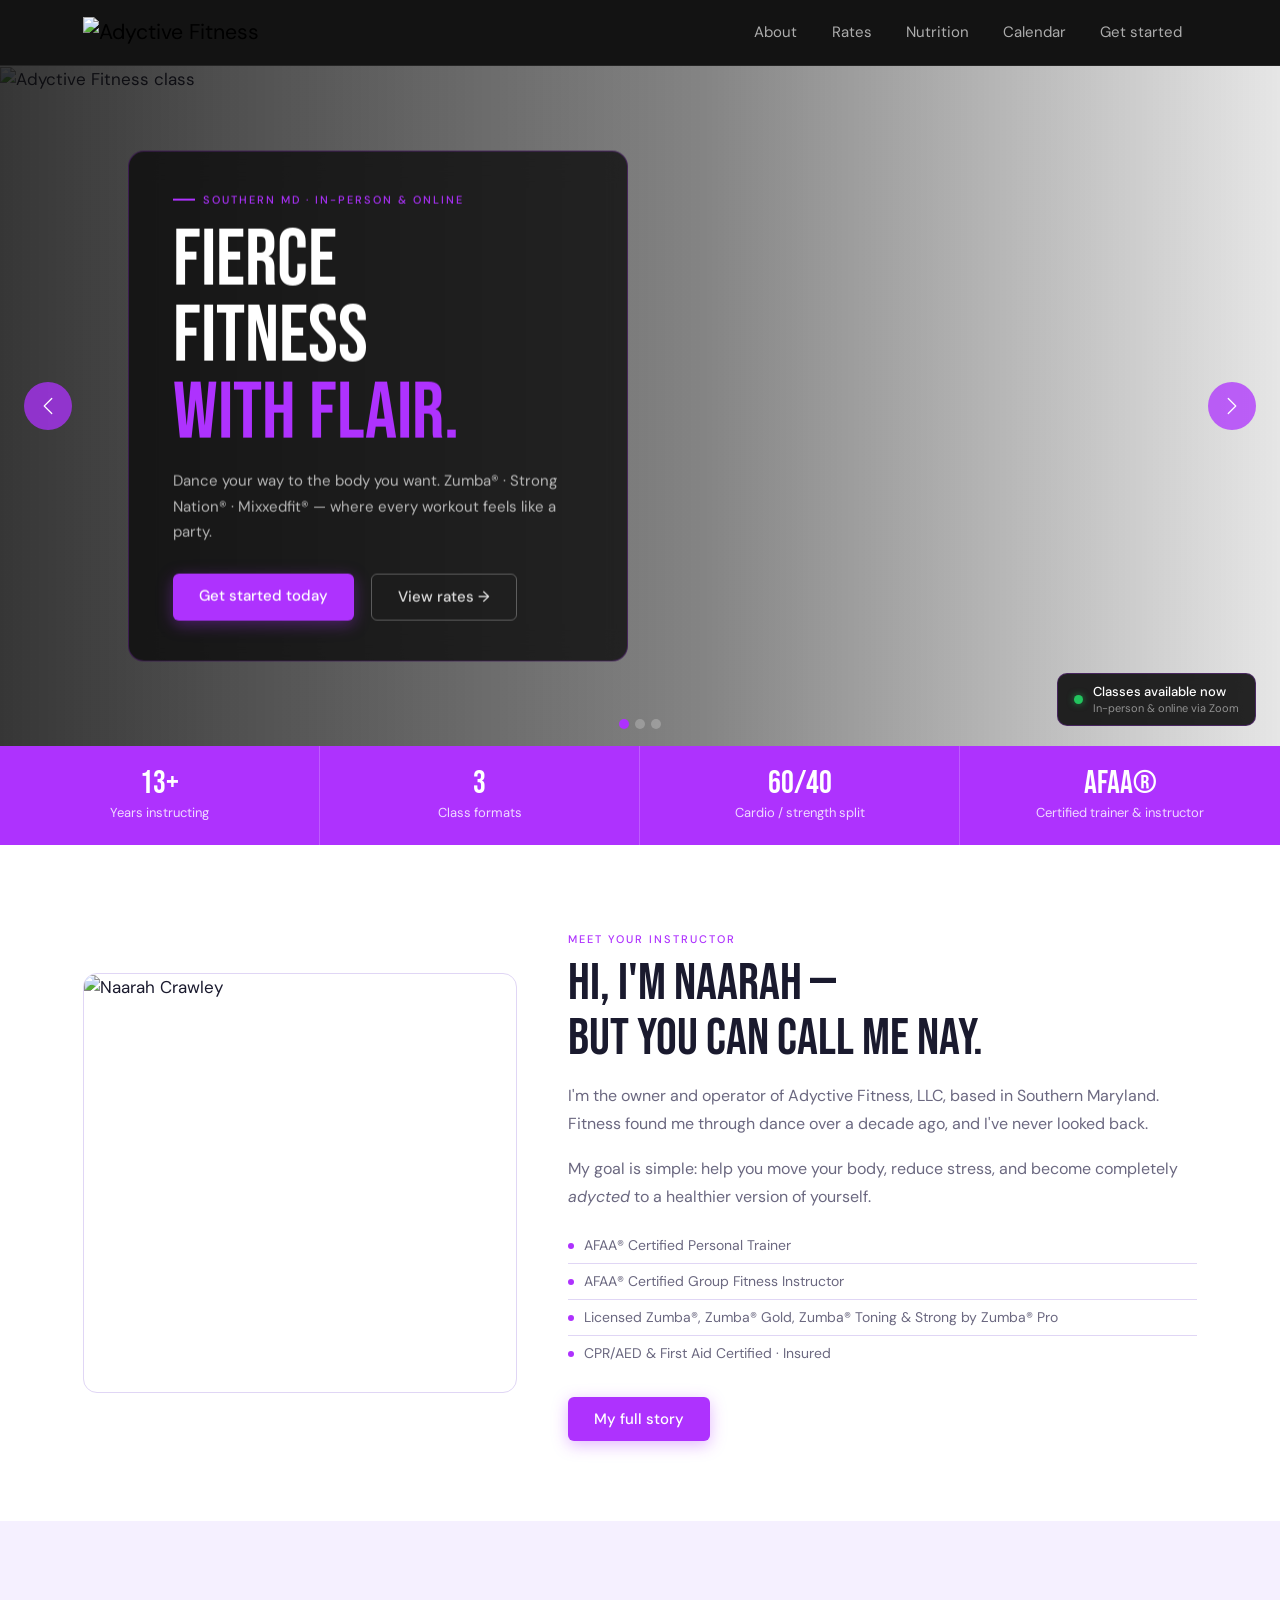
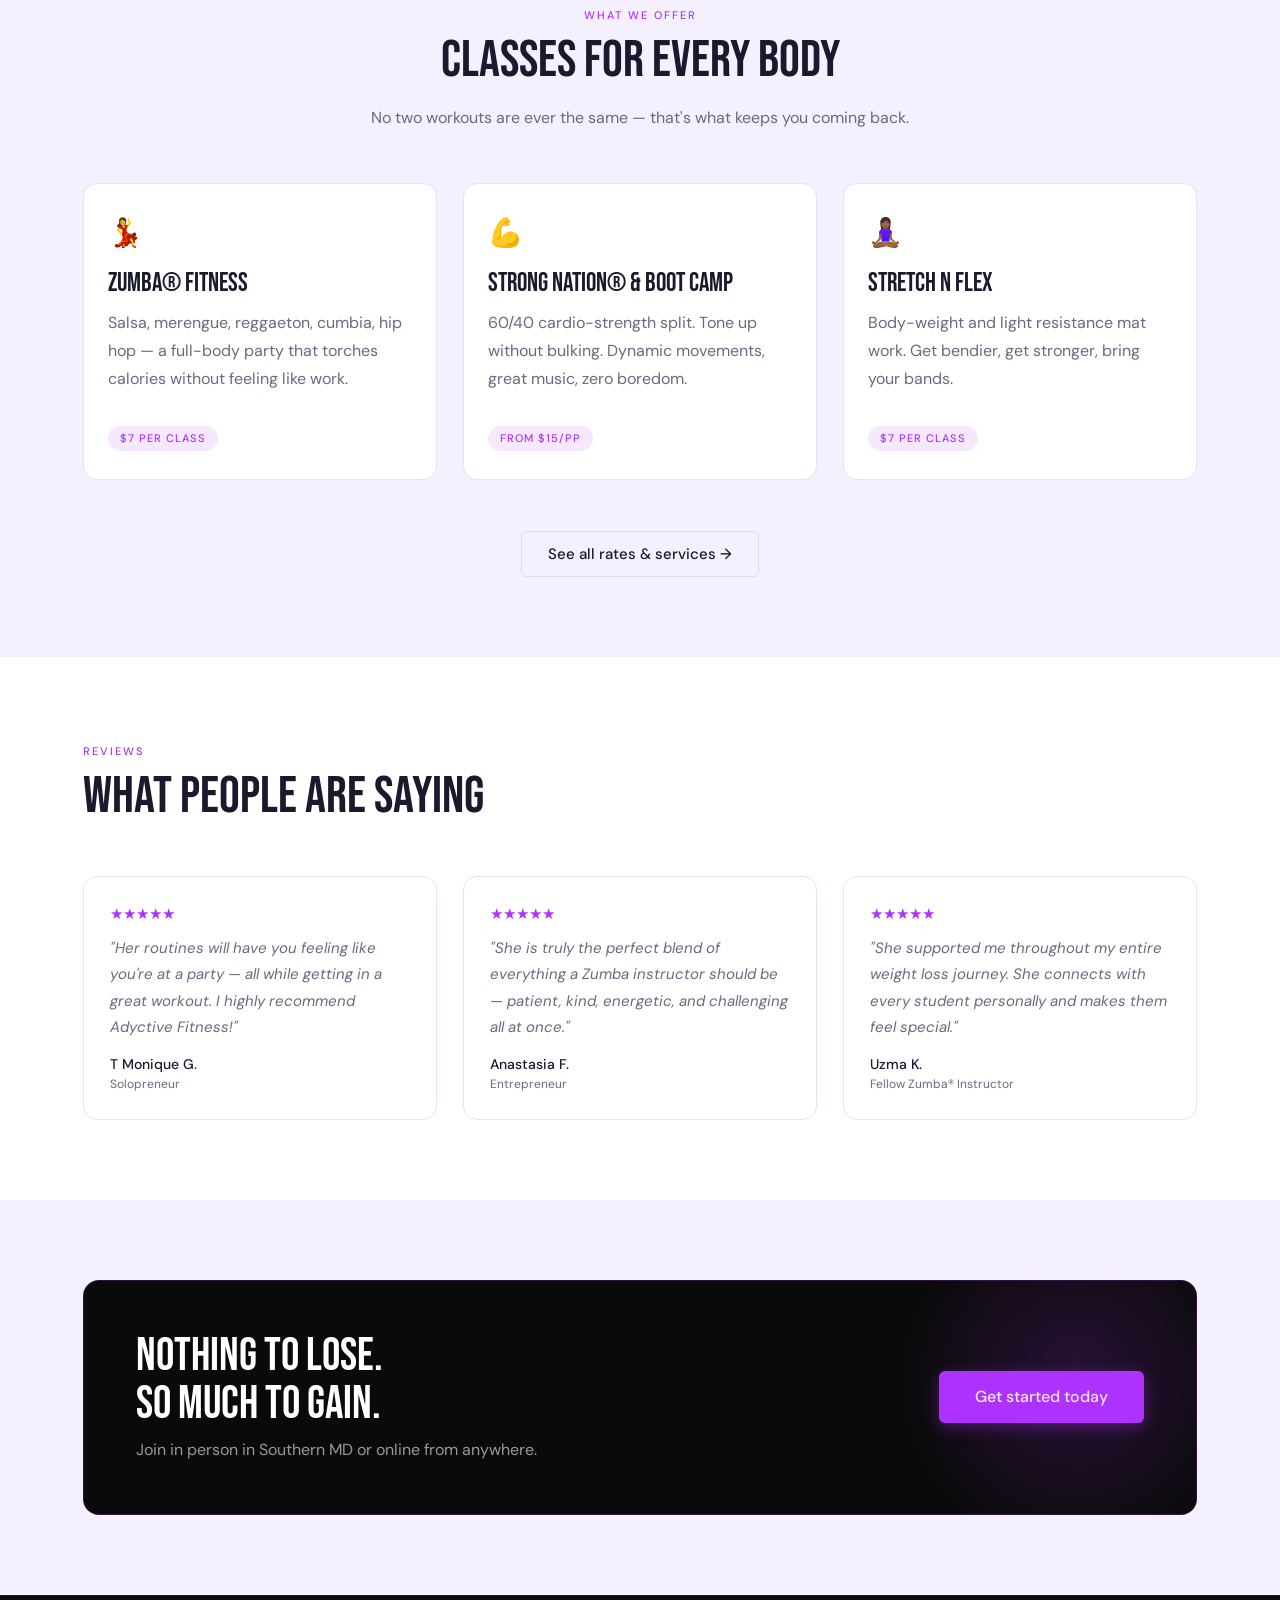
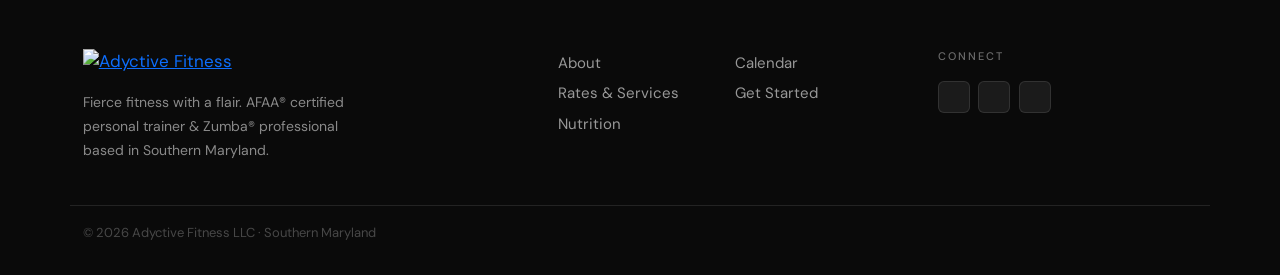
==== commit fd91d7e6: "Update index.html" ====
--- a/index.html
+++ b/index.html
@@ -39,24 +39,39 @@
     }
     /* card overlay layer */
     .af-slide-body {
-      position:absolute; inset:0; z-index:2;
-      display:flex; align-items:center;
-    }
-    /* positional helpers — set via data-card-align on carousel-item */
-    .af-carousel .carousel-item[data-card-align="left"]   .af-slide-body { justify-content:flex-start; }
-    .af-carousel .carousel-item[data-card-align="right"]  .af-slide-body { justify-content:flex-end; }
-    .af-carousel .carousel-item[data-card-align="center"] .af-slide-body { justify-content:center; }
-
+      position: absolute;
+      inset: 0;
+      z-index: 3;
+      pointer-events: none;
+    }
+    /* re-enable pointer events on the card itself */
+    .af-slide-body .af-hero-card,
+    .af-slide-body .af-hero-card * { pointer-events: auto; }
+
+    /* The card is absolutely positioned inside the slide.
+       Position is controlled by adding one class to .af-hero-card:
+         .card-left   → left side  (default)
+         .card-right  → right side
+         .card-center → horizontally centred
+
+       To change position on a slide, change the class on
+       that slide's .af-hero-card element. */
     .af-hero-card {
+      position: absolute;
+      top: 50%;
+      transform: translateY(-50%);
       background: rgba(10,10,10,0.78);
       backdrop-filter: blur(14px);
       -webkit-backdrop-filter: blur(14px);
       border: 1px solid rgba(174,50,254,0.25);
       border-radius: 16px;
       padding: 40px 44px;
-      max-width: 500px;
-      width: 100%;
-    }
+      width: 500px;
+      max-width: calc(100% - 48px);
+    }
+    .af-hero-card.card-left   { left: max(28px, calc((100% - 1080px) / 2 + 28px)); }
+    .af-hero-card.card-right  { right: max(28px, calc((100% - 1080px) / 2 + 28px)); }
+    .af-hero-card.card-center { left: 50%; transform: translate(-50%, -50%); }
     .af-hero-h1 {
       font-family: 'Bebas Neue', sans-serif;
       font-size: clamp(52px,6.5vw,80px);
@@ -65,31 +80,45 @@
     .af-hero-h1 .accent { color: var(--purple); }
     .af-hero-sub { font-size:15px; color:rgba(255,255,255,0.68); line-height:1.72; margin-bottom:28px; }
 
-    /* carousel controls — purple */
+    /* carousel controls — purple, must be above slide overlay (z-index:2) */
     .af-carousel .carousel-control-prev,
     .af-carousel .carousel-control-next {
       width:48px; height:48px; border-radius:50%;
       background:rgba(174,50,254,0.75);
       top:50%; transform:translateY(-50%);
       opacity:1; margin:0 12px;
+      z-index: 10;        /* above .af-slide-body z-index:2 */
+      position: absolute; /* ensure stacking context applies */
     }
     .af-carousel .carousel-control-prev { left:12px; }
     .af-carousel .carousel-control-next { right:12px; }
     .af-carousel .carousel-control-prev-icon,
     .af-carousel .carousel-control-next-icon { width:20px; height:20px; }
 
-    /* indicators */
+    /* indicators — also above the overlay */
+    .af-carousel .carousel-indicators {
+      z-index: 10;
+    }
     .af-carousel .carousel-indicators [data-bs-target] {
       width:10px; height:10px; border-radius:50%;
       background:rgba(255,255,255,0.45); border:none;
     }
     .af-carousel .carousel-indicators .active { background:var(--purple); }
 
-    @media (max-width:991px) { .af-carousel { height:580px; } .af-hero-card { padding:30px 26px; } }
+    @media (max-width:991px) {
+      .af-carousel { height:580px; }
+      .af-hero-card { padding:30px 26px; width:420px; }
+    }
     @media (max-width:767px) {
-      .af-carousel { height:500px; }
-      .af-hero-card { max-width:100%; padding:24px 20px; }
-      .af-carousel .carousel-item[data-card-align="right"] .af-slide-body { justify-content:flex-start; }
+      .af-carousel { height:520px; }
+      .af-hero-card { width: calc(100% - 48px); padding:24px 20px; }
+      /* on mobile all cards go left */
+      .af-hero-card.card-right,
+      .af-hero-card.card-center {
+        left: 24px !important;
+        right: auto !important;
+        transform: translateY(-50%) !important;
+      }
     }
   </style>
 </head>
@@ -119,16 +148,14 @@
 <!-- ══════════════════════════════════════════════
      BOOTSTRAP CAROUSEL HERO
      ──────────────────────────────────────────────
-     To add/change slides:
-       1. Copy a <div class="carousel-item"> block
-       2. Change the <img src="..."> to your image
-       3. Change data-card-align to "left", "right", or "center"
-       4. Edit the h1, subtitle, and button text
-
-     Card position options per slide:
-       data-card-align="left"    card floats left
-       data-card-align="right"   card floats right
-       data-card-align="center"  card centred
+     To reposition the card on any slide, change
+     the class on that slide's .af-hero-card:
+
+       class="af-hero-card card-left"    → LEFT
+       class="af-hero-card card-right"   → RIGHT
+       class="af-hero-card card-center"  → CENTRE
+
+     That's the only change needed — one class.
      ══════════════════════════════════════════════ -->
 <div id="heroCarousel" class="carousel slide af-carousel" data-bs-ride="carousel" data-bs-interval="5000">
 
@@ -141,54 +168,48 @@
 
   <div class="carousel-inner">
 
-    <!-- ── SLIDE 1 — card LEFT ── -->
-    <div class="carousel-item active" data-card-align="left">
-      <img src="https://adyctivefitness.com/wp-content/themes/bootscore-5-child/img/featurette-2.svg" alt="Adyctive Fitness class">
+    <!-- ── SLIDE 1 — card-left / card-right / card-center ── -->
+    <div class="carousel-item active">
+      <img src="https://adyctivefitness.com/wp-content/themes/bootscore-5-child/img/carousel-image-2.svg" alt="Adyctive Fitness class">
       <div class="af-slide-body">
-        <div class="container">
-          <div class="af-hero-card">
-            <div class="af-eyebrow">Southern MD · In-person &amp; online</div>
-            <h1 class="af-hero-h1">FIERCE<br>FITNESS<br><span class="accent">WITH FLAIR.</span></h1>
-            <p class="af-hero-sub">Dance your way to the body you want. Zumba® · Strong Nation® · Mixxedfit® — where every workout feels like a party.</p>
-            <div class="d-flex flex-wrap gap-3">
-              <a href="pages/get-started.html" class="btn-af-primary">Get started today</a>
-              <a href="pages/rates.html" class="btn-af-ghost">View rates →</a>
-            </div>
+        <div class="af-hero-card card-left">
+          <div class="af-eyebrow">Southern MD · In-person &amp; online</div>
+          <h1 class="af-hero-h1">FIERCE<br>FITNESS<br><span class="accent">WITH FLAIR.</span></h1>
+          <p class="af-hero-sub">Dance your way to the body you want. Zumba® · Strong Nation® · Mixxedfit® — where every workout feels like a party.</p>
+          <div class="d-flex flex-wrap gap-3">
+            <a href="pages/get-started.html" class="btn-af-primary">Get started today</a>
+            <a href="pages/rates.html" class="btn-af-ghost">View rates →</a>
           </div>
         </div>
       </div>
     </div>
 
-    <!-- ── SLIDE 2 — card RIGHT ── -->
-    <div class="carousel-item" data-card-align="right">
+    <!-- ── SLIDE 2 — card-left / card-right / card-center ── -->
+    <div class="carousel-item">
       <img src="https://adyctivefitness.com/wp-content/themes/bootscore-5-child/img/carousel-image-1.svg" alt="Zumba class">
       <div class="af-slide-body">
-        <div class="container">
-          <div class="af-hero-card">
-            <div class="af-eyebrow">60% Cardio · 40% Strength</div>
-            <h1 class="af-hero-h1">GET<br>ADYCTED<br><span class="accent">TO FITNESS.</span></h1>
-            <p class="af-hero-sub">No two workouts are ever the same. Circuit, crossfit-style, tabata, obstacle, and dance fitness — that's what keeps you coming back.</p>
-            <div class="d-flex flex-wrap gap-3">
-              <a href="pages/rates.html" class="btn-af-primary">See all classes</a>
-              <a href="pages/about.html" class="btn-af-ghost">Meet Naarah →</a>
-            </div>
+        <div class="af-hero-card card-right">
+          <div class="af-eyebrow">60% Cardio · 40% Strength</div>
+          <h1 class="af-hero-h1">GET<br>ADYCTED<br><span class="accent">TO FITNESS.</span></h1>
+          <p class="af-hero-sub">No two workouts are ever the same. Circuit, crossfit-style, tabata, obstacle, and dance fitness — that's what keeps you coming back.</p>
+          <div class="d-flex flex-wrap gap-3">
+            <a href="pages/rates.html" class="btn-af-primary">See all classes</a>
+            <a href="pages/about.html" class="btn-af-ghost">Meet Naarah →</a>
           </div>
         </div>
       </div>
     </div>
 
-    <!-- ── SLIDE 3 — card CENTER ── -->
-    <div class="carousel-item" data-card-align="center">
+    <!-- ── SLIDE 3 — card-left / card-right / card-center ── -->
+    <div class="carousel-item">
       <img src="https://adyctivefitness.com/wp-content/themes/bootscore-5-child/img/carousel-image-3.svg" alt="Dance fitness">
       <div class="af-slide-body">
-        <div class="container d-flex justify-content-center">
-          <div class="af-hero-card text-center">
-            <div class="af-eyebrow justify-content-center">Nothing to lose</div>
-            <h1 class="af-hero-h1">SO MUCH<br><span class="accent">TO GAIN.</span></h1>
-            <p class="af-hero-sub">In-person in Southern MD or online via Zoom — join the Adyctive Fitness community today.</p>
-            <div class="d-flex flex-wrap gap-3 justify-content-center">
-              <a href="pages/get-started.html" class="btn-af-primary">Sign up now</a>
-            </div>
+        <div class="af-hero-card card-center text-center">
+          <div class="af-eyebrow justify-content-center">Nothing to lose</div>
+          <h1 class="af-hero-h1">SO MUCH<br><span class="accent">TO GAIN.</span></h1>
+          <p class="af-hero-sub">In-person in Southern MD or online via Zoom — join the Adyctive Fitness community today.</p>
+          <div class="d-flex flex-wrap gap-3 justify-content-center">
+            <a href="pages/get-started.html" class="btn-af-primary">Sign up now</a>
           </div>
         </div>
       </div>
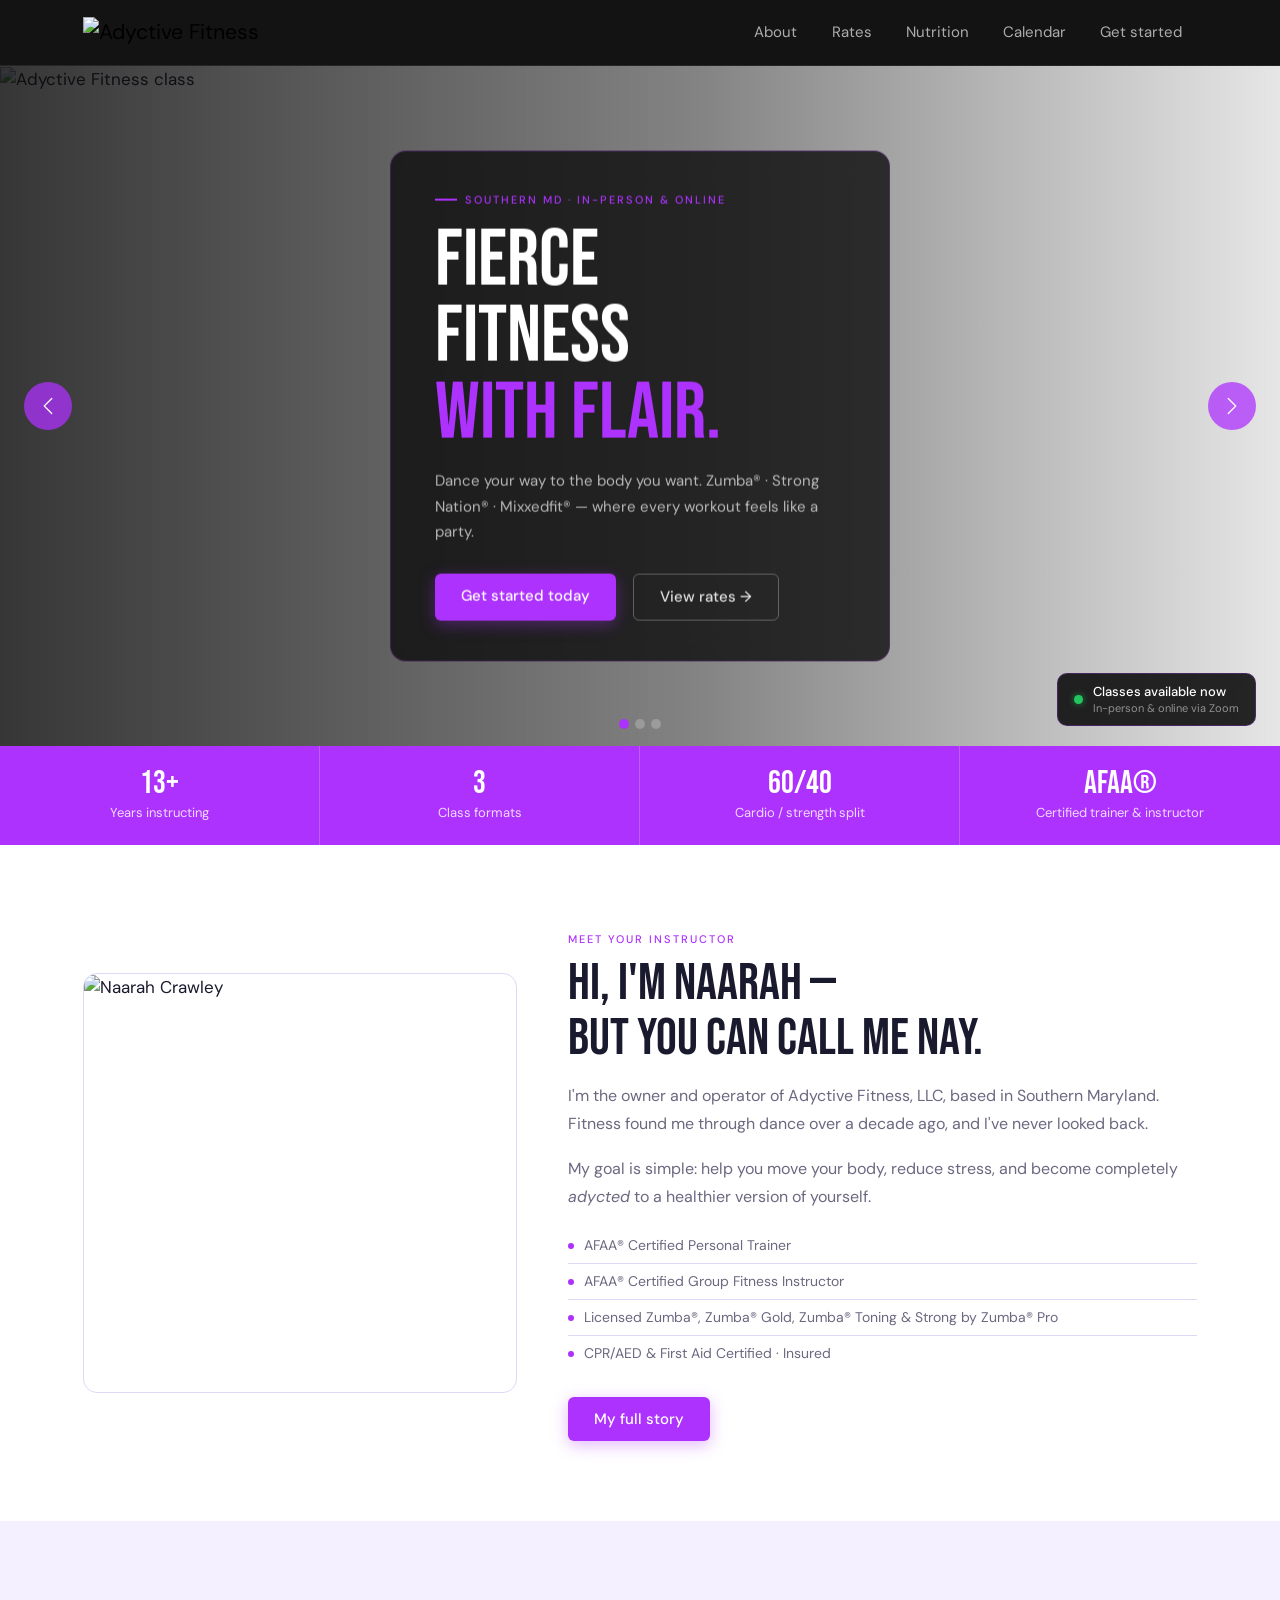
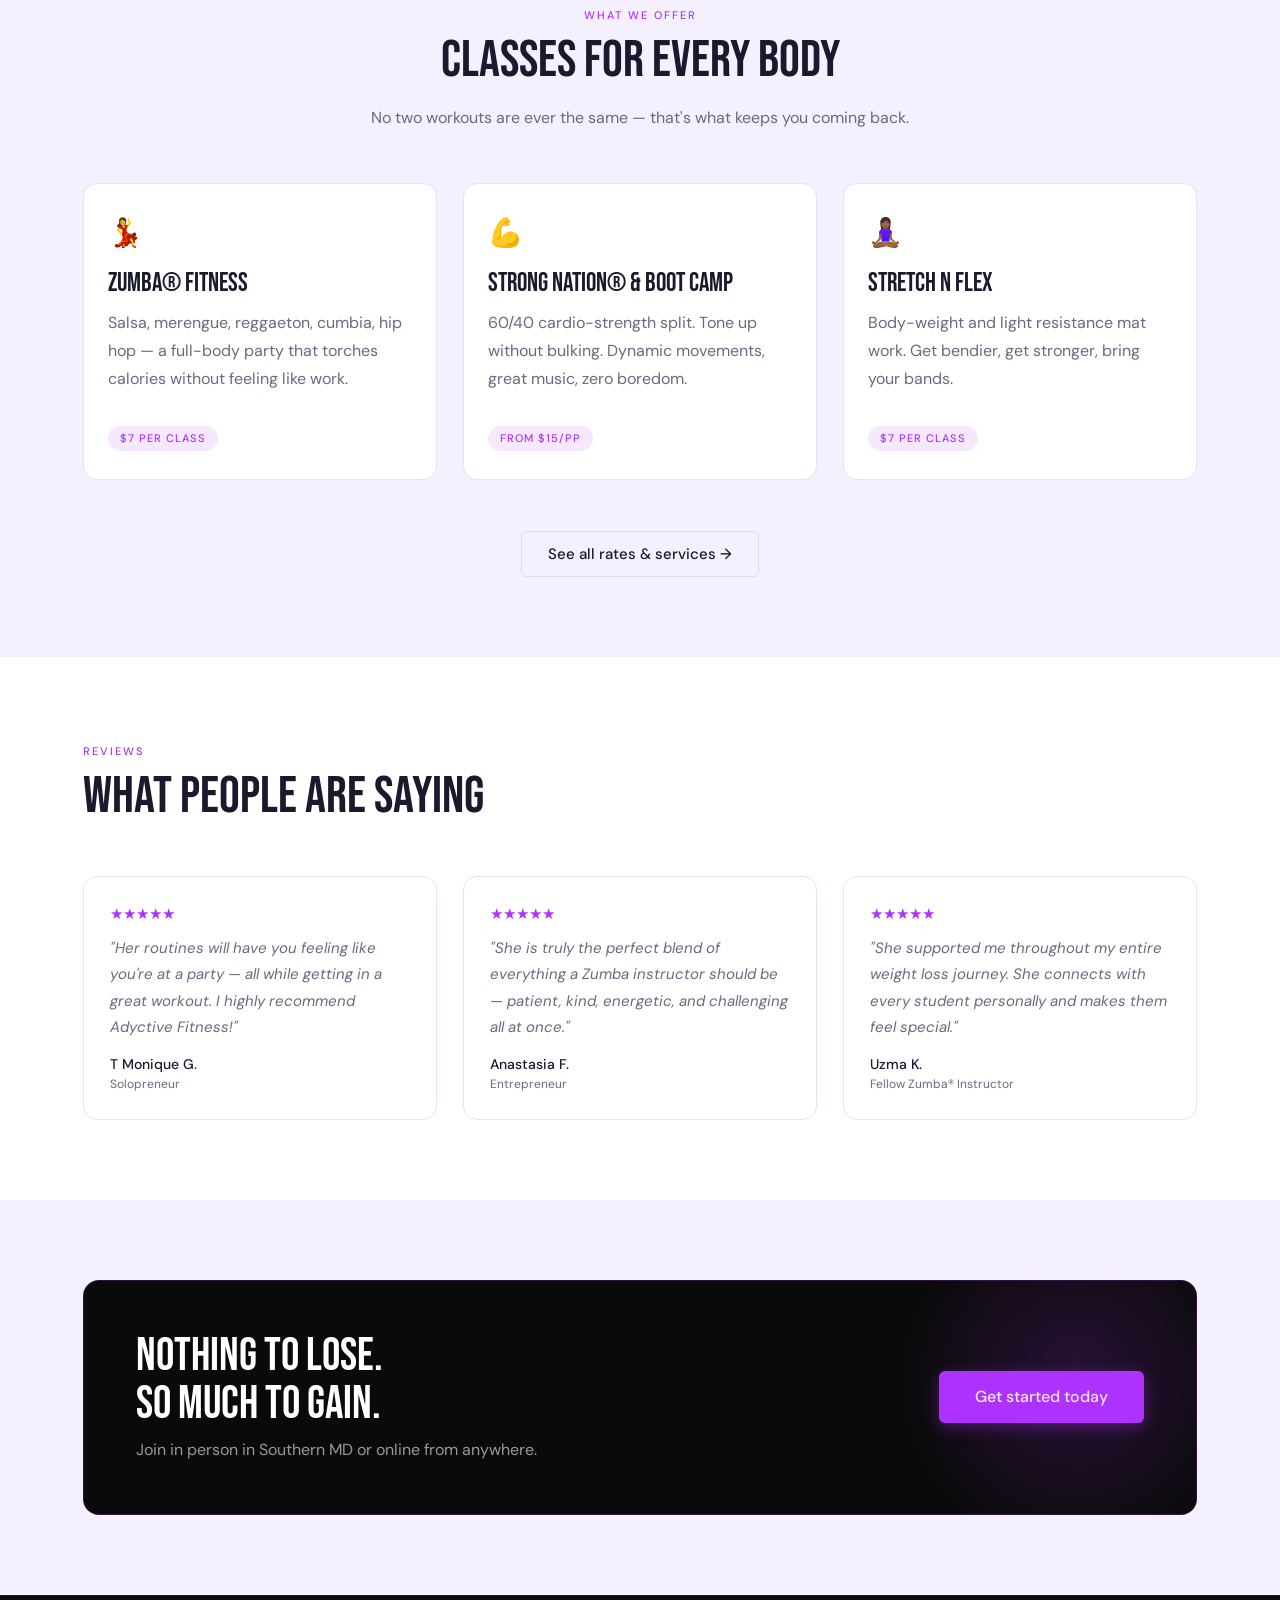
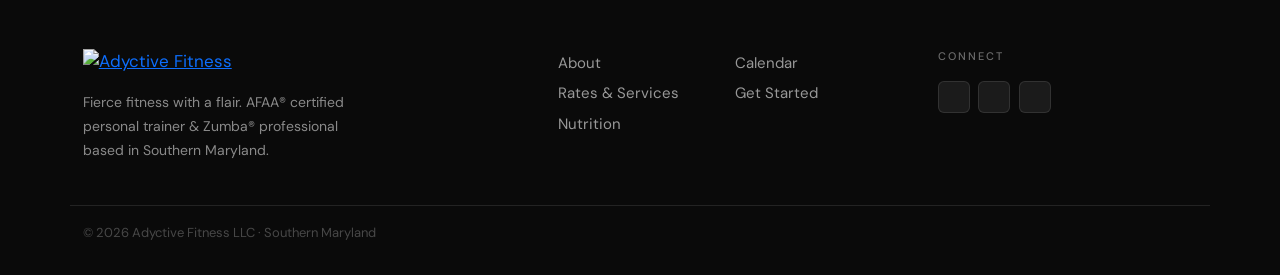
==== commit d98f2f61: "Update index.html" ====
--- a/index.html
+++ b/index.html
@@ -172,7 +172,7 @@
     <div class="carousel-item active">
       <img src="https://adyctivefitness.com/wp-content/themes/bootscore-5-child/img/carousel-image-2.svg" alt="Adyctive Fitness class">
       <div class="af-slide-body">
-        <div class="af-hero-card card-left">
+        <div class="af-hero-card card-center">
           <div class="af-eyebrow">Southern MD · In-person &amp; online</div>
           <h1 class="af-hero-h1">FIERCE<br>FITNESS<br><span class="accent">WITH FLAIR.</span></h1>
           <p class="af-hero-sub">Dance your way to the body you want. Zumba® · Strong Nation® · Mixxedfit® — where every workout feels like a party.</p>
@@ -188,7 +188,7 @@
     <div class="carousel-item">
       <img src="https://adyctivefitness.com/wp-content/themes/bootscore-5-child/img/carousel-image-1.svg" alt="Zumba class">
       <div class="af-slide-body">
-        <div class="af-hero-card card-right">
+        <div class="af-hero-card card-left">
           <div class="af-eyebrow">60% Cardio · 40% Strength</div>
           <h1 class="af-hero-h1">GET<br>ADYCTED<br><span class="accent">TO FITNESS.</span></h1>
           <p class="af-hero-sub">No two workouts are ever the same. Circuit, crossfit-style, tabata, obstacle, and dance fitness — that's what keeps you coming back.</p>
@@ -204,7 +204,7 @@
     <div class="carousel-item">
       <img src="https://adyctivefitness.com/wp-content/themes/bootscore-5-child/img/carousel-image-3.svg" alt="Dance fitness">
       <div class="af-slide-body">
-        <div class="af-hero-card card-center text-center">
+        <div class="af-hero-card card-center text-right">
           <div class="af-eyebrow justify-content-center">Nothing to lose</div>
           <h1 class="af-hero-h1">SO MUCH<br><span class="accent">TO GAIN.</span></h1>
           <p class="af-hero-sub">In-person in Southern MD or online via Zoom — join the Adyctive Fitness community today.</p>
